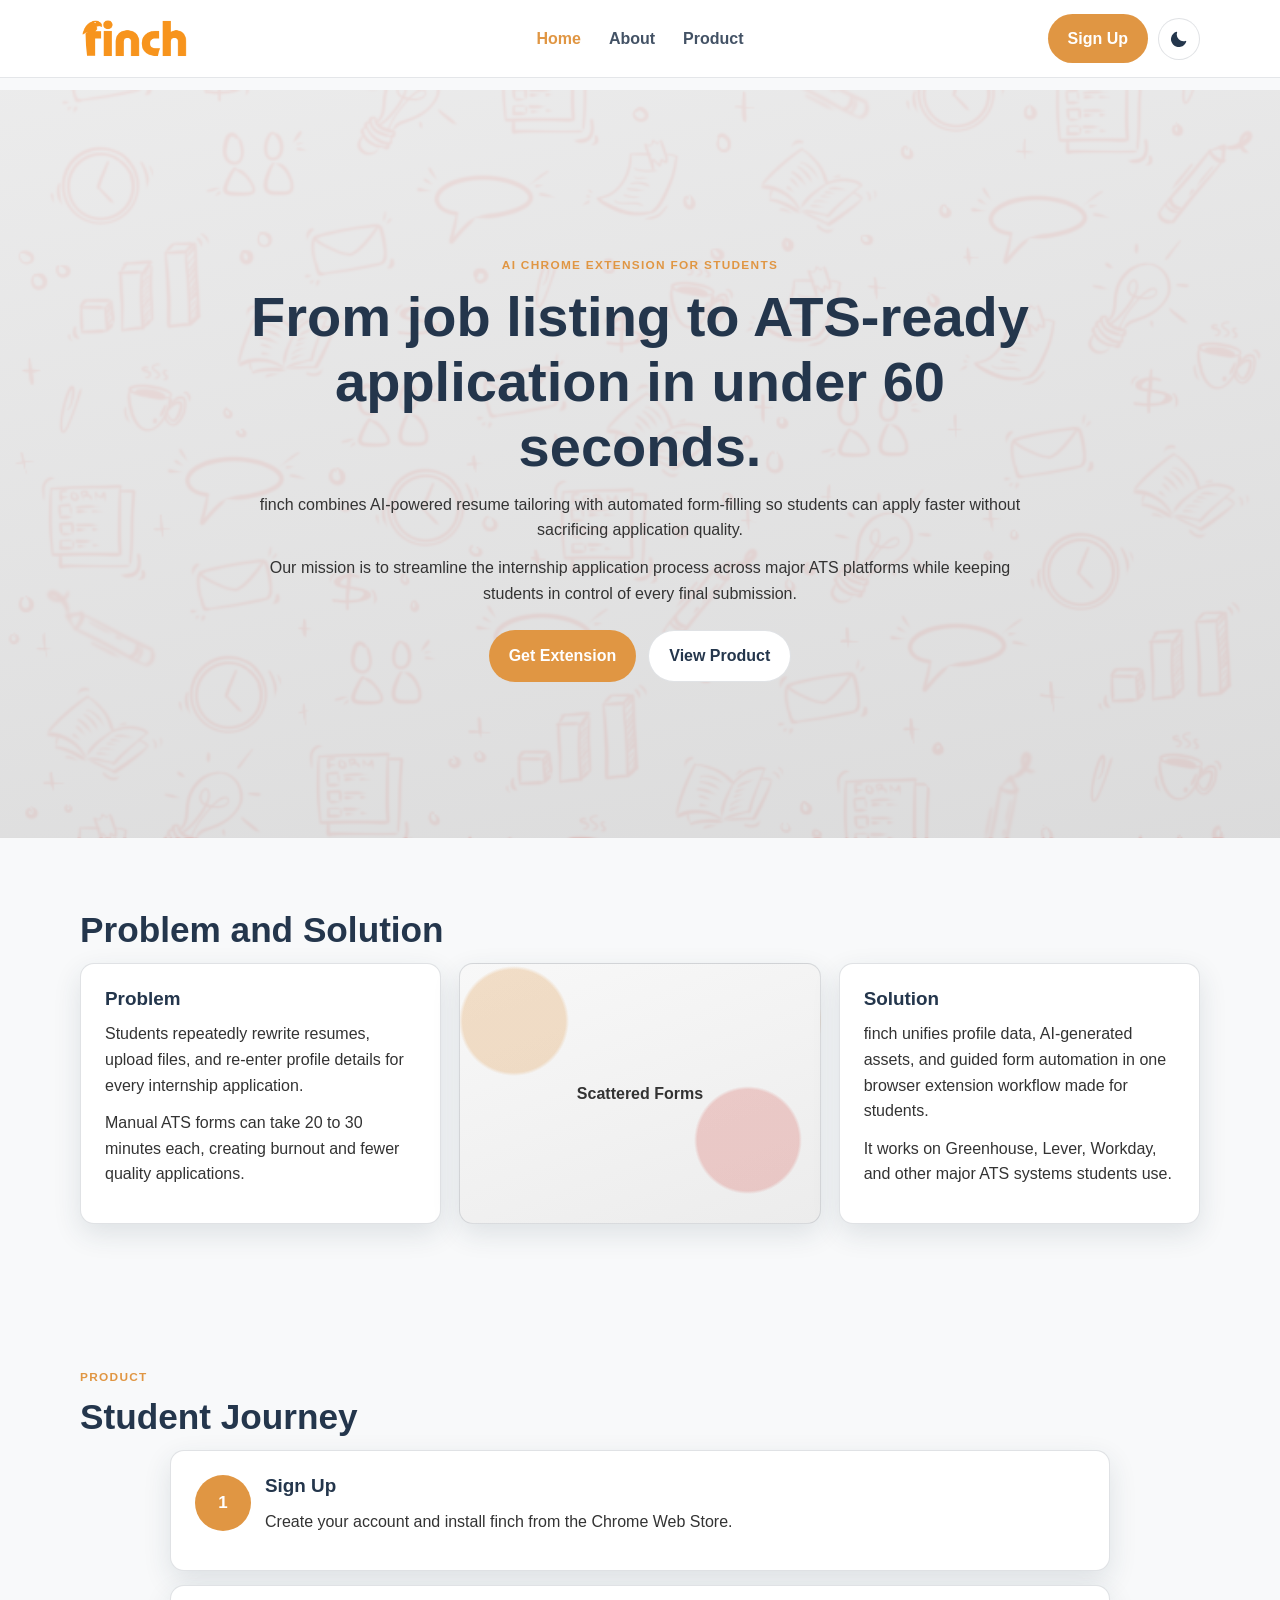
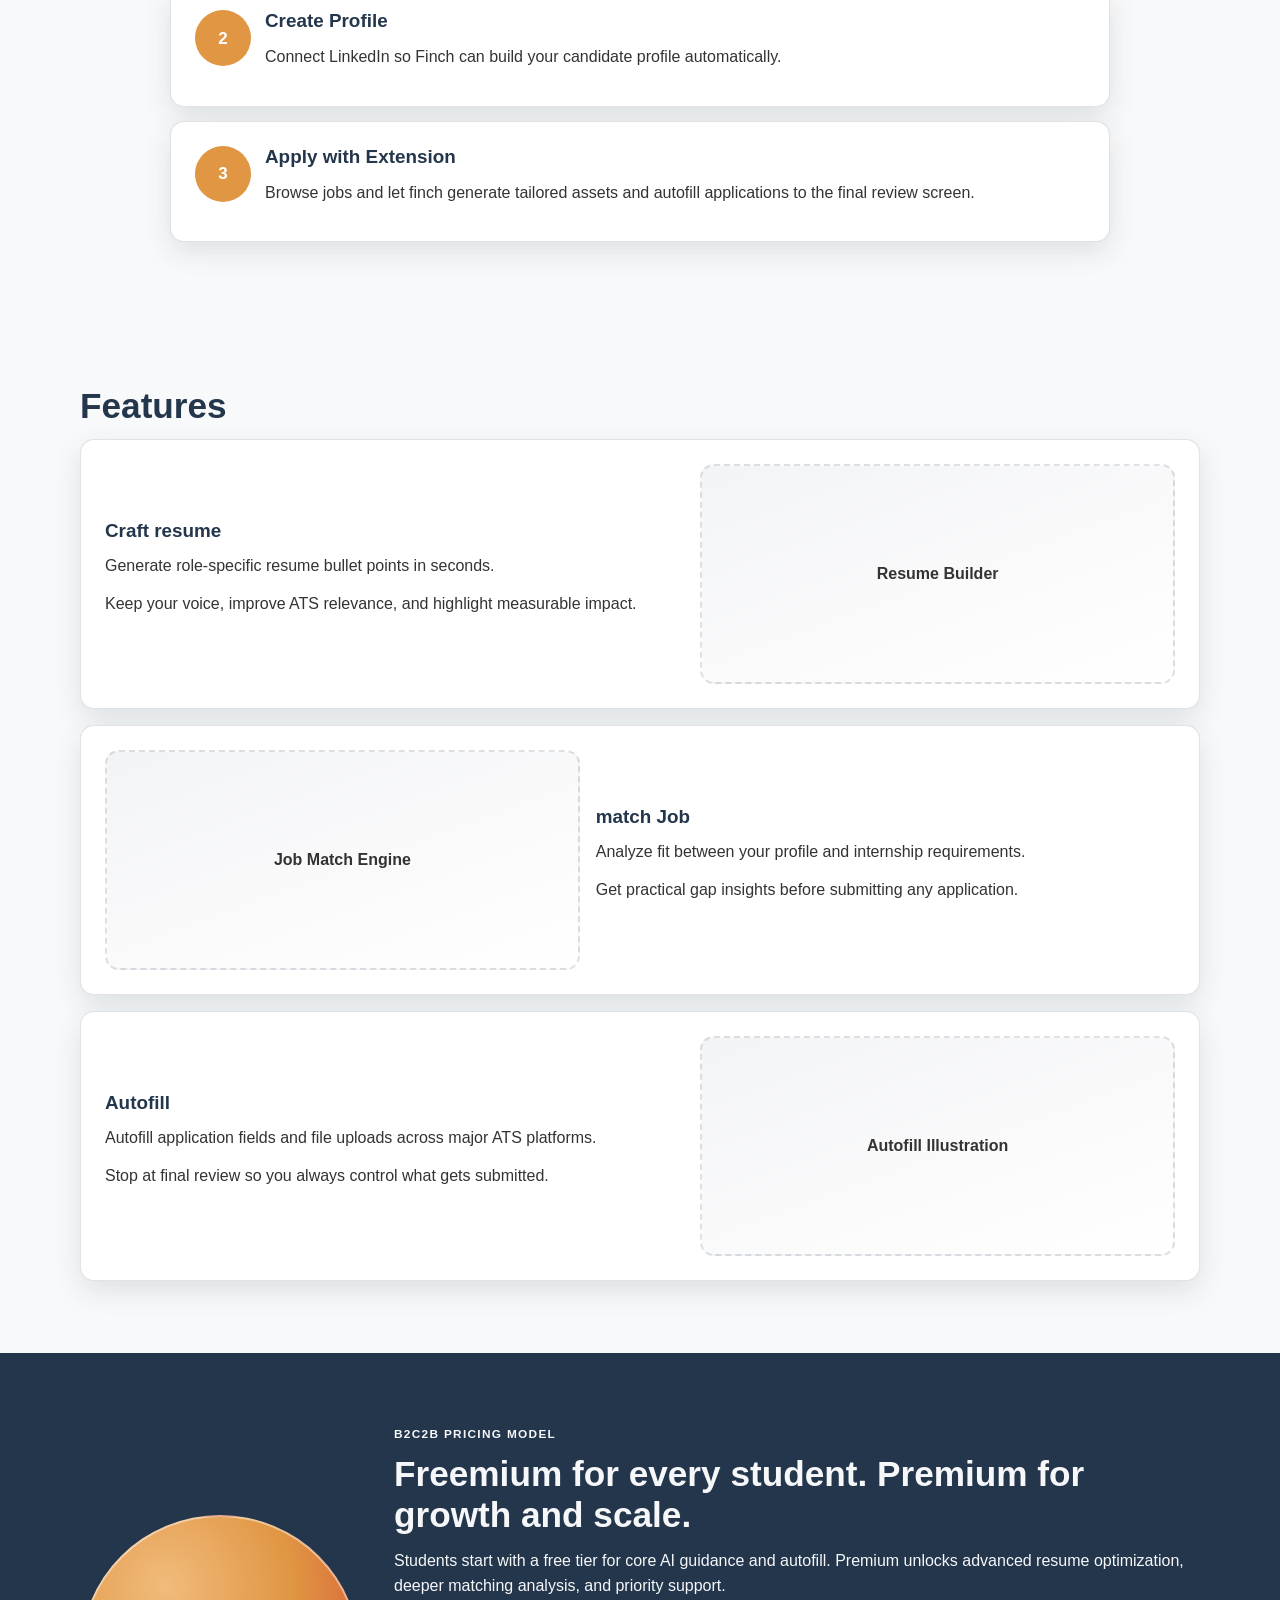
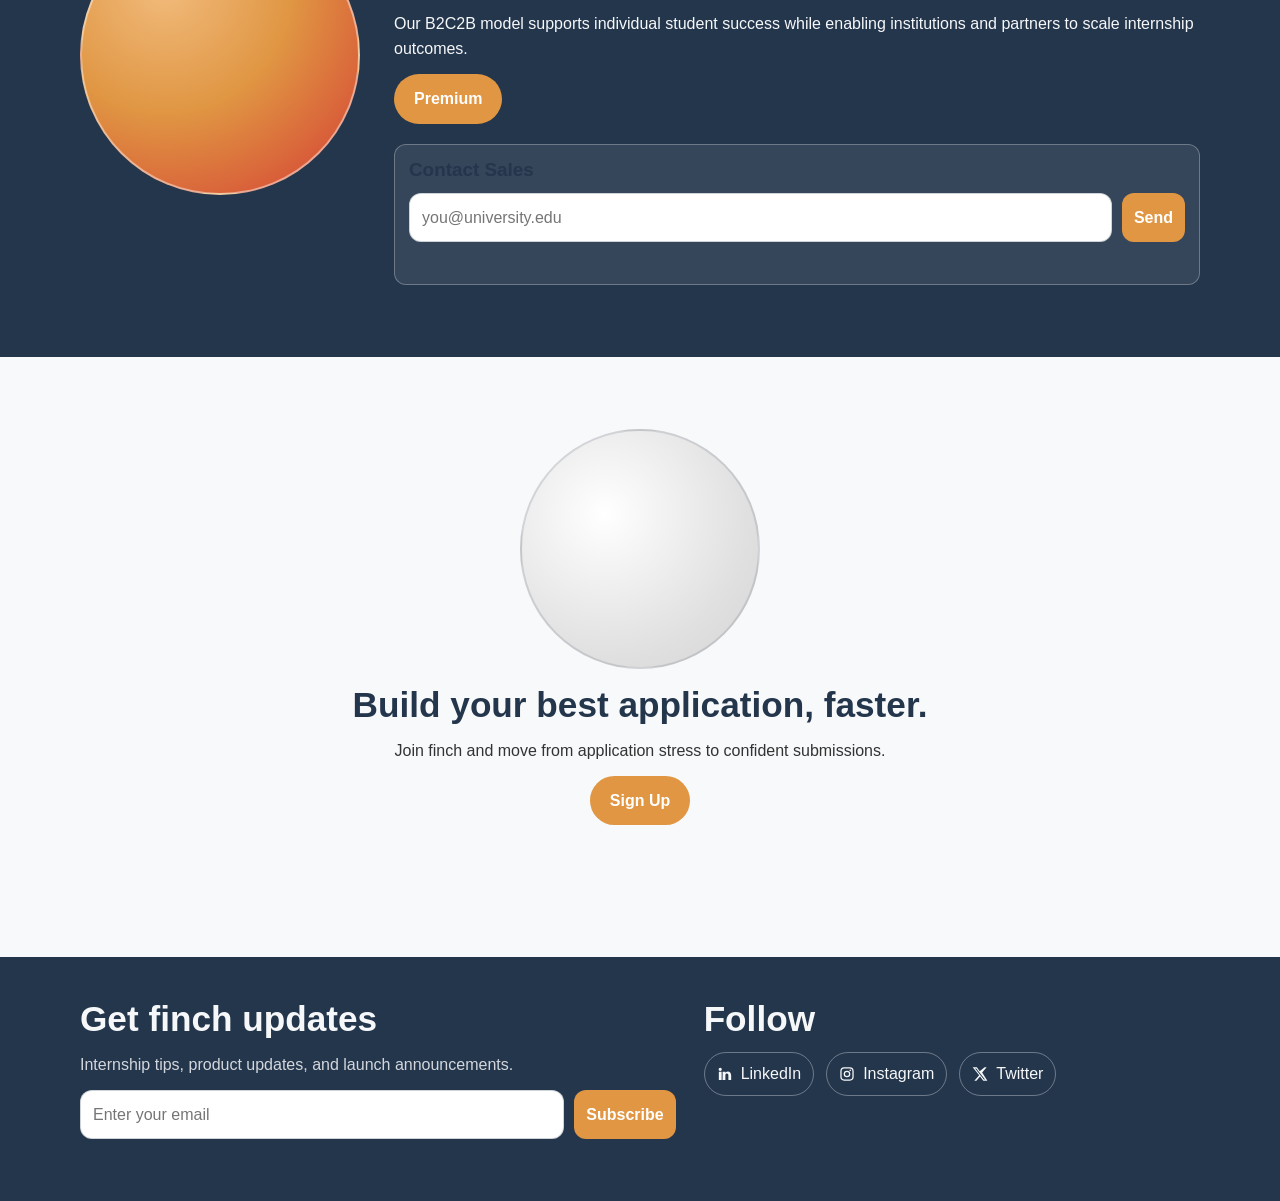
==== index.html @ 510ef59f "Add product page, script for interactions, and styles for the finch website - Created a new product." ====
<!DOCTYPE html>
<html lang="en">
  <head>
    <meta charset="UTF-8" />
    <meta name="viewport" content="width=device-width, initial-scale=1.0" />
    <title>finch | AI-Powered Internship Application Assistant</title>
    <meta
      name="description"
      content="finch is an AI-powered Chrome extension for students that tailors resumes, generates cover letters, and autofills internship applications across Greenhouse, Lever, and Workday."
    />
    <meta name="theme-color" content="#24364C" />
    <meta property="og:title" content="finch | AI Internship Application Assistant" />
    <meta
      property="og:description"
      content="Apply faster with AI-powered resume tailoring and form autofill built for students."
    />
    <meta property="og:type" content="website" />
    <meta property="og:url" content="index.html" />
    <script>
      (function () {
        try {
          var savedTheme = localStorage.getItem("finch_theme");
          var prefersDark = window.matchMedia && window.matchMedia("(prefers-color-scheme: dark)").matches;
          if ((savedTheme || (prefersDark ? "dark" : "light")) === "dark") {
            document.documentElement.setAttribute("data-theme", "dark");
          }
        } catch (error) {
          // Ignore storage access issues and keep default light theme.
        }
      })();
    </script>
    <link rel="stylesheet" href="styles.css" />
  </head>
  <body>
    <a class="skip-link" href="#main-content">Skip to main content</a>

    <!-- Global fixed header shared across pages -->
    <header class="site-header">
      <div class="header-inner">
        <a class="brand" href="index.html" aria-label="finch home">
          <img class="brand-mark" src="Logo/2 Orange Logo.png" alt="" aria-hidden="true" />
        </a>

        <button class="nav-toggle" data-nav-toggle aria-expanded="false" aria-controls="main-nav">
          Menu
        </button>

        <nav class="site-nav" data-nav id="main-nav" aria-label="Primary">
          <ul>
            <li><a href="index.html" aria-current="page">Home</a></li>
            <li><a href="about.html">About</a></li>
            <li><a href="product.html">Product</a></li>
          </ul>
        </nav>

        <div class="header-cta">
          <a class="btn btn-primary" href="https://chromewebstore.google.com" target="_blank" rel="noopener noreferrer"
            >Sign Up</a
          >
          <button class="theme-toggle" data-theme-toggle type="button" aria-label="Switch to dark mode" title="Toggle theme">
            <span class="theme-toggle-icon" data-theme-icon aria-hidden="true"></span>
          </button>
        </div>
      </div>
    </header>

    <main id="main-content" class="page-main">
      <!-- Hero section based on sketch centerline layout -->
      <section class="hero section">
        <div class="container hero-content">
          <p class="eyebrow">AI Chrome Extension for Students</p>
          <h1>From job listing to ATS-ready application in under 60 seconds.</h1>
          <p>
            finch combines AI-powered resume tailoring with automated form-filling so students can
            apply faster without sacrificing application quality.
          </p>
          <p>
            Our mission is to streamline the internship application process across major ATS
            platforms while keeping students in control of every final submission.
          </p>
          <div class="hero-actions">
            <a class="btn btn-primary" href="https://chromewebstore.google.com" target="_blank" rel="noopener noreferrer"
              >Get Extension</a
            >
            <a class="btn btn-secondary" href="product.html">View Product</a>
          </div>
        </div>
      </section>

      <section class="section" aria-labelledby="problem-solution-heading">
        <div class="container">
          <h2 id="problem-solution-heading">Problem and Solution</h2>
          <div class="interlock-grid">
            <article class="panel">
              <h3>Problem</h3>
              <p>
                Students repeatedly rewrite resumes, upload files, and re-enter profile details for
                every internship application.
              </p>
              <p>
                Manual ATS forms can take 20 to 30 minutes each, creating burnout and fewer quality
                applications.
              </p>
            </article>

            <div
              class="panel panel-visual"
              role="img"
              aria-label="Graphic placeholder representing scattered application forms"
            >
              Scattered Forms
            </div>

            <article class="panel">
              <h3>Solution</h3>
              <p>
                finch unifies profile data, AI-generated assets, and guided form automation in one
                browser extension workflow made for students.
              </p>
              <p>
                It works on Greenhouse, Lever, Workday, and other major ATS systems students use.
              </p>
            </article>
          </div>
        </div>
      </section>

      <section class="section" aria-labelledby="product-steps-heading">
        <div class="container">
          <p class="eyebrow">Product</p>
          <h2 id="product-steps-heading">Student Journey</h2>
          <div class="steps" role="list">
            <article class="panel step-item" role="listitem">
              <div class="step-number" aria-hidden="true">1</div>
              <div>
                <h3>Sign Up</h3>
                <p>Create your account and install finch from the Chrome Web Store.</p>
              </div>
            </article>

            <article class="panel step-item" role="listitem">
              <div class="step-number" aria-hidden="true">2</div>
              <div>
                <h3>Create Profile</h3>
                <p>Connect LinkedIn so Finch can build your candidate profile automatically.</p>
              </div>
            </article>

            <article class="panel step-item" role="listitem">
              <div class="step-number" aria-hidden="true">3</div>
              <div>
                <h3>Apply with Extension</h3>
                <p>
                  Browse jobs and let finch generate tailored assets and autofill applications to
                  the final review screen.
                </p>
              </div>
            </article>
          </div>
        </div>
      </section>

      <section class="section" aria-labelledby="feature-heading">
        <div class="container">
          <h2 id="feature-heading">Features</h2>
          <div class="feature-stack">
            <article class="panel feature-block">
              <div class="feature-copy">
                <h3>Craft resume</h3>
                <p>Generate role-specific resume bullet points in seconds.</p>
                <p>Keep your voice, improve ATS relevance, and highlight measurable impact.</p>
              </div>
              <div class="feature-visual" role="img" aria-label="Resume creation interface placeholder">
                Resume Builder
              </div>
            </article>

            <article class="panel feature-block">
              <div class="feature-copy">
                <h3>match Job</h3>
                <p>Analyze fit between your profile and internship requirements.</p>
                <p>Get practical gap insights before submitting any application.</p>
              </div>
              <div class="feature-visual" role="img" aria-label="Job matching visualization placeholder">
                Job Match Engine
              </div>
            </article>

            <article class="panel feature-block">
              <div class="feature-copy">
                <h3>Autofill</h3>
                <p>Autofill application fields and file uploads across major ATS platforms.</p>
                <p>Stop at final review so you always control what gets submitted.</p>
              </div>
              <div class="feature-visual" role="img" aria-label="Autofill process graphic placeholder">
                Autofill Illustration
              </div>
            </article>
          </div>
        </div>
      </section>

      <section class="section premium" aria-labelledby="pricing-heading">
        <div class="container premium-grid">
          <div class="premium-orb" role="img" aria-label="Premium feature illustration placeholder"></div>

          <div>
            <p class="eyebrow premium-label">B2C2B Pricing Model</p>
            <h2 id="pricing-heading">Freemium for every student. Premium for growth and scale.</h2>
            <p>
              Students start with a free tier for core AI guidance and autofill. Premium unlocks
              advanced resume optimization, deeper matching analysis, and priority support.
            </p>
            <p>
              Our B2C2B model supports individual student success while enabling institutions and
              partners to scale internship outcomes.
            </p>
            <a class="btn btn-primary" href="https://chromewebstore.google.com" target="_blank" rel="noopener noreferrer"
              >Premium</a
            >

            <!-- Contact sales form simulated via localStorage -->
            <div class="form-card" aria-label="Contact sales">
              <h3>Contact Sales</h3>
              <form class="inline-form" data-storage-form="contact-sales" novalidate>
                <label class="visually-hidden" for="sales-email">Email address</label>
                <input
                  id="sales-email"
                  name="email"
                  type="email"
                  required
                  placeholder="you@university.edu"
                  aria-label="Email address"
                />
                <button type="submit">Send</button>
              </form>
              <div class="status-message" data-form-status aria-live="polite"></div>
            </div>
          </div>
        </div>
      </section>

      <section class="section final-cta" aria-labelledby="final-cta-heading">
        <div class="container">
          <div class="cta-orb" aria-hidden="true"></div>
          <h2 id="final-cta-heading">Build your best application, faster.</h2>
          <p>Join finch and move from application stress to confident submissions.</p>
          <a class="btn btn-primary" href="https://chromewebstore.google.com" target="_blank" rel="noopener noreferrer"
            >Sign Up</a
          >
        </div>
      </section>
    </main>

    <!-- Global footer with newsletter form + social links -->
    <footer class="site-footer">
      <div class="footer-grid">
        <section>
          <h2>Get finch updates</h2>
          <p class="muted">Internship tips, product updates, and launch announcements.</p>
          <form class="newsletter-form" data-storage-form="newsletter" novalidate>
            <label class="visually-hidden" for="newsletter-email-home">Email address</label>
            <input
              id="newsletter-email-home"
              name="email"
              type="email"
              required
              placeholder="Enter your email"
              aria-label="Email address"
            />
            <button type="submit">Subscribe</button>
          </form>
          <div class="footer-status" data-form-status aria-live="polite"></div>
        </section>

        <section>
          <h2>Follow</h2>
          <div class="social-links" aria-label="Social media links">
            <a href="#" aria-label="LinkedIn">
              <svg viewBox="0 0 24 24" aria-hidden="true">
                <path
                  fill="currentColor"
                  d="M6.94 8.5V21H2.76V8.5h4.18zM4.84 2.5A2.42 2.42 0 1 1 4.8 7.35 2.42 2.42 0 0 1 4.84 2.5zm16.4 10.57V21h-4.17v-6.86c0-1.72-.62-2.9-2.16-2.9-1.17 0-1.87.79-2.18 1.55-.11.27-.14.65-.14 1.02V21H8.42s.06-11.3 0-12.5h4.17v1.77c.55-.85 1.53-2.06 3.73-2.06 2.72 0 4.76 1.78 4.76 5.6z"
                />
              </svg>
              LinkedIn
            </a>
            <a href="#" aria-label="Instagram">
              <svg viewBox="0 0 24 24" aria-hidden="true">
                <path
                  fill="currentColor"
                  d="M7.75 2h8.5A5.75 5.75 0 0 1 22 7.75v8.5A5.75 5.75 0 0 1 16.25 22h-8.5A5.75 5.75 0 0 1 2 16.25v-8.5A5.75 5.75 0 0 1 7.75 2zm0 1.9A3.86 3.86 0 0 0 3.9 7.75v8.5a3.86 3.86 0 0 0 3.85 3.85h8.5a3.86 3.86 0 0 0 3.85-3.85v-8.5a3.86 3.86 0 0 0-3.85-3.85h-8.5zm9.1 1.45a1.2 1.2 0 1 1 0 2.4 1.2 1.2 0 0 1 0-2.4zM12 7a5 5 0 1 1 0 10 5 5 0 0 1 0-10zm0 1.9A3.1 3.1 0 1 0 12 15.1 3.1 3.1 0 0 0 12 8.9z"
                />
              </svg>
              Instagram
            </a>
            <a href="#" aria-label="Twitter">
              <svg viewBox="0 0 24 24" aria-hidden="true">
                <path
                  fill="currentColor"
                  d="M18.9 2H22l-6.77 7.74L23 22h-6.1l-4.78-6.25L6.65 22H3.5l7.23-8.26L1 2h6.26l4.33 5.72L18.9 2zm-1.07 18.15h1.69L6.35 3.76H4.55L17.83 20.15z"
                />
              </svg>
              Twitter
            </a>
          </div>
        </section>
      </div>
    </footer>

    <script src="script.js" defer></script>
  </body>
</html>
---- styles.css ----
/*
  finch website design system
  - Strict palette from prompt
  - Shared layout for Home, Product, About
  - Accessible, responsive, and lightweight
*/
:root {
  --dark-navy: #24364C;
  --light-gray: #D4D4D4;
  --red: #D43C33;
  --orange: #E09643;
  --text-dark: #24364C;
  --text-light: #F6F7F9;
  --white: #FFFFFF;
  --bg-main: #F8F9FA;
  --bg-surface: #FFFFFF;
  --bg-soft: #F3F4F6;
  --text-main: var(--text-dark);
  --text-muted: #333333;
  --card-bg: #FFFFFF;
  --card-border: rgba(36, 54, 76, 0.14);
  --header-bg: rgba(255, 255, 255, 0.95);
  --header-border: rgba(36, 54, 76, 0.12);
  --nav-link: rgba(36, 54, 76, 0.86);
  --input-bg: #FFFFFF;
  --input-border: rgba(36, 54, 76, 0.22);
  --footer-bg: var(--dark-navy);
  --footer-text: var(--text-light);
  --hero-overlay-start: rgba(238, 238, 238, 0.9);
  --hero-overlay-end: rgba(220, 220, 220, 0.9);
  --faq-bg: #FAFAFA;
  --faq-bg-open: #F2F2F2;
  --value-circle-bg: linear-gradient(170deg, #f8f8f8 0%, #dfdfdf 100%);
  --radius-md: 14px;
  --radius-lg: 20px;
  --radius-pill: 999px;
  --container: min(1120px, 92vw);
  --shadow-soft: 0 10px 28px rgba(36, 54, 76, 0.12);
  --header-height: 78px;
}

html[data-theme="dark"] {
  --bg-main: #121B26;
  --bg-surface: #1B2838;
  --bg-soft: #1E2F43;
  --text-main: #D4D4D4;
  --text-muted: #C3CCD7;
  --card-bg: #24364C;
  --card-border: rgba(212, 212, 212, 0.2);
  --header-bg: rgba(18, 27, 38, 0.95);
  --header-border: rgba(212, 212, 212, 0.2);
  --nav-link: #D4D4D4;
  --input-bg: #1E2F43;
  --input-border: rgba(212, 212, 212, 0.35);
  --footer-bg: #0D141D;
  --footer-text: #F6F7F9;
  --hero-overlay-start: rgba(18, 27, 38, 0.88);
  --hero-overlay-end: rgba(36, 54, 76, 0.9);
  --faq-bg: #25384D;
  --faq-bg-open: #2C425A;
  --value-circle-bg: linear-gradient(170deg, #223347 0%, #1A2A3B 100%);
  --shadow-soft: 0 10px 28px rgba(0, 0, 0, 0.4);
}

* {
  box-sizing: border-box;
}

html,
body {
  margin: 0;
  padding: 0;
}

body {
  font-family: "Inter", "Segoe UI", "Helvetica Neue", sans-serif;
  color: var(--text-main);
  background: var(--bg-main);
  line-height: 1.6;
}

a {
  color: inherit;
}

img,
svg {
  display: block;
  max-width: 100%;
}

.skip-link {
  position: absolute;
  left: -999px;
  top: 12px;
  z-index: 2000;
  background: var(--dark-navy);
  color: var(--text-light);
  padding: 10px 14px;
  border-radius: 8px;
}

.skip-link:focus {
  left: 12px;
}

.site-header {
  position: fixed;
  top: 0;
  left: 0;
  right: 0;
  height: var(--header-height);
  z-index: 1100;
  border-bottom: 1px solid var(--header-border);
  background: var(--header-bg);
  backdrop-filter: blur(10px);
}

.header-inner {
  width: var(--container);
  height: 100%;
  margin: 0 auto;
  display: grid;
  grid-template-columns: 1fr auto 1fr;
  gap: 12px;
  align-items: center;
}

.brand {
  display: inline-flex;
  align-items: center;
  gap: 10px;
  text-decoration: none;
  font-weight: 800;
  letter-spacing: 0.02em;
}

.brand-mark {
  height: 44px;
  width: auto;
  max-width: 160px;
  object-fit: contain;
}

.brand-name {
  font-size: 1.12rem;
  color: var(--text-main);
}

.nav-toggle {
  display: none;
  justify-self: center;
  border: 1px solid var(--card-border);
  background: var(--bg-surface);
  color: var(--text-main);
  border-radius: 10px;
  padding: 8px 12px;
  font: inherit;
  font-weight: 600;
  cursor: pointer;
}

.site-nav {
  justify-self: center;
}

.site-nav ul {
  margin: 0;
  padding: 0;
  list-style: none;
  display: flex;
  gap: 28px;
  align-items: center;
}

.site-nav a {
  text-decoration: none;
  color: var(--nav-link);
  font-weight: 600;
}

.site-nav a[aria-current="page"] {
  color: var(--orange);
}

.header-cta {
  justify-self: end;
  display: inline-flex;
  align-items: center;
  gap: 10px;
}

.page-main {
  padding-top: calc(var(--header-height) + 12px);
}

.container {
  width: var(--container);
  margin: 0 auto;
}

.section {
  padding: 72px 0;
}

.eyebrow {
  margin: 0 0 10px;
  text-transform: uppercase;
  letter-spacing: 0.11em;
  font-weight: 800;
  font-size: 0.74rem;
  color: var(--orange);
}

h1,
h2,
h3 {
  margin: 0 0 12px;
  line-height: 1.16;
  color: var(--text-main);
}

h1 {
  font-size: clamp(2rem, 4.7vw, 3.5rem);
}

h2 {
  font-size: clamp(1.45rem, 3.1vw, 2.2rem);
}

h3 {
  font-size: 1.18rem;
}

p {
  margin: 0 0 12px;
  color: var(--text-muted);
}

.btn {
  border: 0;
  border-radius: var(--radius-pill);
  display: inline-flex;
  align-items: center;
  justify-content: center;
  text-decoration: none;
  cursor: pointer;
  padding: 12px 20px;
  font: inherit;
  font-weight: 700;
  transition: transform 0.2s ease, box-shadow 0.2s ease, background-color 0.2s ease;
}

.btn:hover,
.btn:focus-visible {
  transform: translateY(-1px);
  box-shadow: 0 6px 20px rgba(224, 150, 67, 0.35);
}

.btn-primary {
  background: var(--orange);
  color: var(--white);
}

.btn-primary:hover,
.btn-primary:focus-visible {
  background: #cc8638;
}

.btn-secondary {
  background: var(--bg-surface);
  color: var(--text-main);
  border: 1px solid var(--card-border);
}

.btn-secondary:hover,
.btn-secondary:focus-visible {
  background: #f6f6f6;
}

html[data-theme="dark"] .btn-secondary:hover,
html[data-theme="dark"] .btn-secondary:focus-visible {
  background: #2A3F56;
}

.hero {
  position: relative;
  overflow: hidden;
  background-image: linear-gradient(170deg, var(--hero-overlay-start) 0%, var(--hero-overlay-end) 100%),
    url("doodle/doodle.png");
  background-size: cover, cover;
  background-position: center, center;
  background-repeat: no-repeat, no-repeat;
}

.theme-toggle {
  width: 42px;
  height: 42px;
  border-radius: 50%;
  border: 1px solid var(--card-border);
  background: var(--bg-surface);
  color: var(--text-main);
  display: grid;
  place-items: center;
  cursor: pointer;
  transition: transform 0.2s ease, background-color 0.2s ease, border-color 0.2s ease;
}

.theme-toggle:hover,
.theme-toggle:focus-visible {
  transform: translateY(-1px);
  background: var(--bg-soft);
}

.theme-toggle-icon {
  width: 20px;
  height: 20px;
  display: inline-grid;
  place-items: center;
}

.theme-toggle-icon svg {
  width: 18px;
  height: 18px;
  fill: currentColor;
}

/* Decorative circles used in CTA and premium sections */
.cta-orb,
.premium-orb {
  border-radius: 50%;
}

.hero-content {
  position: relative;
  z-index: 2;
  max-width: 790px;
  margin: 0 auto;
  text-align: center;
  padding: 94px 0 84px;
  animation: rise-in 0.85s ease both;
}

.hero-actions {
  display: flex;
  gap: 12px;
  justify-content: center;
  flex-wrap: wrap;
  margin-top: 24px;
}

.interlock-grid {
  display: grid;
  grid-template-columns: repeat(3, 1fr);
  gap: 18px;
  align-items: stretch;
}

.panel {
  border-radius: var(--radius-md);
  background: var(--card-bg);
  border: 1px solid var(--card-border);
  box-shadow: var(--shadow-soft);
  padding: 24px;
}

.panel-visual {
  min-height: 230px;
  display: grid;
  place-items: center;
  color: var(--text-muted);
  font-weight: 800;
  background-image: radial-gradient(circle at 15% 22%, rgba(224, 150, 67, 0.27) 0, rgba(224, 150, 67, 0.27) 14%, transparent 15%),
    radial-gradient(circle at 80% 68%, rgba(212, 60, 51, 0.22) 0, rgba(212, 60, 51, 0.22) 15%, transparent 16%),
    linear-gradient(160deg, #f8f8f8, #ececec);
}

html[data-theme="dark"] .panel-visual {
  background-image: radial-gradient(circle at 15% 22%, rgba(224, 150, 67, 0.2) 0, rgba(224, 150, 67, 0.2) 14%, transparent 15%),
    radial-gradient(circle at 80% 68%, rgba(212, 60, 51, 0.18) 0, rgba(212, 60, 51, 0.18) 15%, transparent 16%),
    linear-gradient(160deg, #213247, #1A283A);
}

.steps {
  max-width: 940px;
  margin: 0 auto;
  display: grid;
  gap: 14px;
}

.step-item {
  display: grid;
  grid-template-columns: 56px 1fr;
  gap: 14px;
  align-items: start;
}

.step-number {
  width: 56px;
  height: 56px;
  border-radius: 50%;
  display: grid;
  place-items: center;
  background: var(--orange);
  color: var(--white);
  font-weight: 800;
  font-size: 1.06rem;
}

.feature-stack {
  display: grid;
  gap: 16px;
}

.feature-block {
  display: grid;
  grid-template-columns: 1.22fr 1fr;
  gap: 16px;
  align-items: center;
}

.feature-block:nth-child(even) {
  grid-template-columns: 1fr 1.22fr;
}

.feature-block:nth-child(even) .feature-copy {
  order: 2;
}

.feature-visual {
  min-height: 220px;
  border-radius: var(--radius-md);
  border: 2px dashed var(--card-border);
  background: linear-gradient(160deg, var(--bg-soft), var(--bg-surface));
  color: var(--text-muted);
  font-weight: 800;
  display: grid;
  place-items: center;
}

.premium {
  background: var(--dark-navy);
  color: var(--text-light);
}

.premium p,
.premium h2 {
  color: var(--text-light);
}

.premium-label {
  color: var(--orange);
}

.premium-grid {
  display: grid;
  grid-template-columns: 280px 1fr;
  gap: 34px;
  align-items: center;
}

.premium-orb {
  width: min(280px, 65vw);
  height: min(280px, 65vw);
  margin: 0 auto;
  border: 2px solid rgba(255, 255, 255, 0.45);
  background: radial-gradient(circle at 30% 25%, #f1bb7c 0, #e09643 45%, #d43c33 100%);
}

.form-card {
  margin-top: 20px;
  padding: 14px;
  border-radius: 12px;
  border: 1px solid rgba(255, 255, 255, 0.28);
  background: rgba(255, 255, 255, 0.08);
}

.inline-form,
.newsletter-form {
  display: grid;
  grid-template-columns: 1fr auto;
  gap: 10px;
  margin-top: 10px;
}

.inline-form input,
.inline-form button,
.newsletter-form input,
.newsletter-form button {
  border-radius: 12px;
  padding: 11px 12px;
  font: inherit;
}

.inline-form input,
.newsletter-form input {
  border: 1px solid var(--input-border);
  background: var(--input-bg);
  color: var(--text-main);
}

.inline-form button,
.newsletter-form button {
  border: 0;
  font-weight: 700;
  background: var(--orange);
  color: var(--white);
  cursor: pointer;
}

.inline-form button:hover,
.newsletter-form button:hover {
  background: #cc8638;
}

.status-message,
.footer-status {
  min-height: 1.25rem;
  margin-top: 8px;
  font-size: 0.92rem;
}

.status-message {
  color: #d9f5d3;
}

.final-cta {
  text-align: center;
}

.cta-orb {
  width: min(240px, 58vw);
  height: min(240px, 58vw);
  margin: 0 auto 16px;
  border: 2px solid var(--card-border);
  background: radial-gradient(circle at 35% 35%, #ffffff 0, #e0e0e0 66%, #d4d4d4 100%);
}

.feature-grid {
  display: grid;
  grid-template-columns: 1fr 1fr;
  gap: 16px;
}

.feature-card,
.feature-illustration {
  border-radius: var(--radius-md);
  border: 1px solid var(--card-border);
  background: var(--card-bg);
  padding: 20px;
}

.feature-illustration {
  min-height: 220px;
  display: grid;
  place-items: center;
  color: var(--text-muted);
  font-weight: 800;
  background: linear-gradient(160deg, var(--bg-soft), var(--bg-surface));
}

.faq-list {
  display: grid;
  gap: 10px;
}

.faq-item {
  border: 1px solid var(--card-border);
  border-radius: 12px;
  overflow: hidden;
  background: var(--card-bg);
}

.faq-question {
  width: 100%;
  border: 0;
  text-align: left;
  font: inherit;
  font-weight: 700;
  background: var(--faq-bg);
  color: var(--text-main);
  padding: 14px 16px;
  cursor: pointer;
}

.faq-question[aria-expanded="true"] {
  background: var(--faq-bg-open);
}

.faq-answer {
  padding: 0 16px 14px;
}

.dual-circles {
  display: grid;
  grid-template-columns: 1fr 1fr;
  gap: 20px;
}

.value-circle {
  border-radius: 12px;
  background: var(--value-circle-bg);
  border: 1px solid var(--card-border);
  padding: 30px;
  display: flex;
  flex-direction: column;
  align-items: center;
  text-align: center;
  gap: 18px;
  aspect-ratio: 1.6 / 1;
}

.icon-placeholder {
  width: 64px;
  height: 64px;
  border: 2px solid rgba(36, 54, 76, 0.3);
  border-radius: 8px;
  background: rgba(224, 150, 67, 0.08);
  flex-shrink: 0;
}

.story-line {
  border: 0;
  height: 3px;
  width: min(560px, 100%);
  margin: 18px 0;
  background: linear-gradient(90deg, var(--orange), var(--red), transparent 94%);
}

.team-grid {
  display: grid;
  grid-template-columns: repeat(3, 1fr);
  gap: 16px;
}

.team-card {
  border-radius: var(--radius-md);
  border: 1px solid var(--card-border);
  background: var(--card-bg);
  box-shadow: var(--shadow-soft);
  text-align: center;
  padding: 20px;
  display: flex;
  flex-direction: column;
}

.team-card h3 {
  margin: 0 0 4px;
  font-weight: 800;
  color: var(--text-main);
}

.avatar {
  width: 110px;
  height: 110px;
  margin: 0 auto 12px;
  border-radius: 50%;
  display: block;
  object-fit: cover;
  border: 2px solid var(--card-border);
}

.team-title {
  color: var(--orange);
  font-weight: 700;
  margin: 0 0 8px;
}

.team-bio {
  font-size: 0.9rem;
  margin: 0 0 12px;
  flex-grow: 1;
}

.team-email {
  display: inline-block;
  color: var(--orange);
  text-decoration: none;
  font-weight: 600;
  font-size: 0.9rem;
  transition: color 0.2s ease;
}

.team-email:hover,
.team-email:focus-visible {
  color: #cc8638;
  text-decoration: underline;
}

.site-footer {
  margin-top: 60px;
  padding: 42px 0 34px;
  background: var(--footer-bg);
  color: var(--footer-text);
}

.footer-grid {
  width: var(--container);
  margin: 0 auto;
  display: grid;
  grid-template-columns: 1.2fr 1fr;
  gap: 28px;
}

.site-footer h2 {
  color: var(--footer-text);
}

.site-footer .muted {
  color: rgba(246, 247, 249, 0.84);
}

.footer-status {
  color: #bde8ae;
}

.social-links {
  display: flex;
  flex-wrap: wrap;
  gap: 12px;
  align-items: center;
}

.social-links a {
  text-decoration: none;
  display: inline-flex;
  align-items: center;
  gap: 8px;
  border: 1px solid rgba(246, 247, 249, 0.35);
  border-radius: var(--radius-pill);
  padding: 8px 12px;
  color: var(--text-light);
}

.social-links svg {
  width: 16px;
  height: 16px;
}

.visually-hidden {
  position: absolute;
  width: 1px;
  height: 1px;
  padding: 0;
  margin: -1px;
  overflow: hidden;
  clip: rect(0, 0, 0, 0);
  white-space: nowrap;
  border: 0;
}

@keyframes rise-in {
  from {
    opacity: 0;
    transform: translateY(16px);
  }

  to {
    opacity: 1;
    transform: translateY(0);
  }
}

@media (max-width: 960px) {
  .header-inner {
    grid-template-columns: 1fr auto auto;
  }

  .nav-toggle {
    display: inline-flex;
  }

  .site-nav {
    position: absolute;
    left: 0;
    right: 0;
    top: var(--header-height);
    background: var(--bg-surface);
    border-bottom: 1px solid var(--header-border);
    display: none;
  }

  .site-nav.open {
    display: block;
  }

  .site-nav ul {
    padding: 14px 4vw 18px;
    justify-content: center;
  }

  .header-cta {
    justify-self: center;
  }

  .interlock-grid,
  .feature-block,
  .feature-block:nth-child(even),
  .premium-grid,
  .feature-grid,
  .dual-circles,
  .team-grid,
  .footer-grid,
  .inline-form,
  .newsletter-form {
    grid-template-columns: 1fr;
  }

  .feature-block:nth-child(even) .feature-copy {
    order: 0;
  }

  .value-circle {
    aspect-ratio: auto;
    min-height: 320px;
  }
}
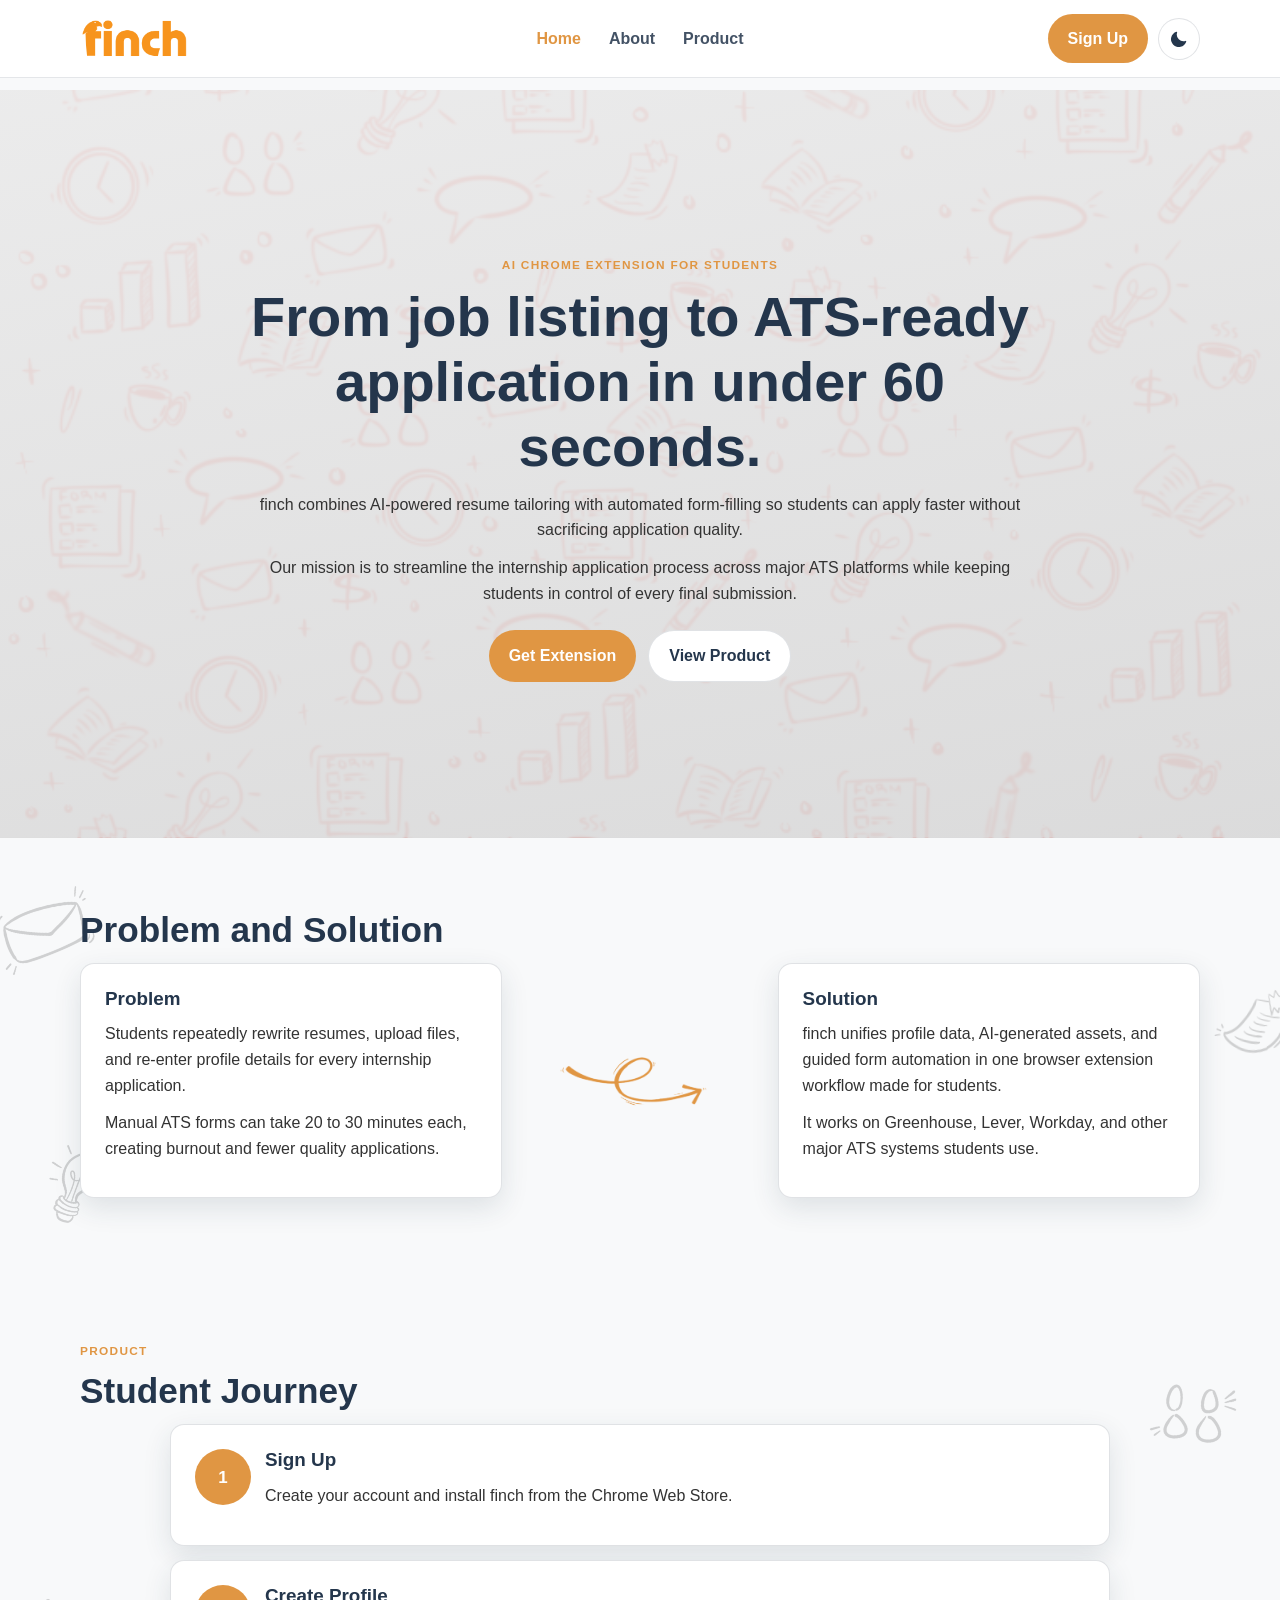
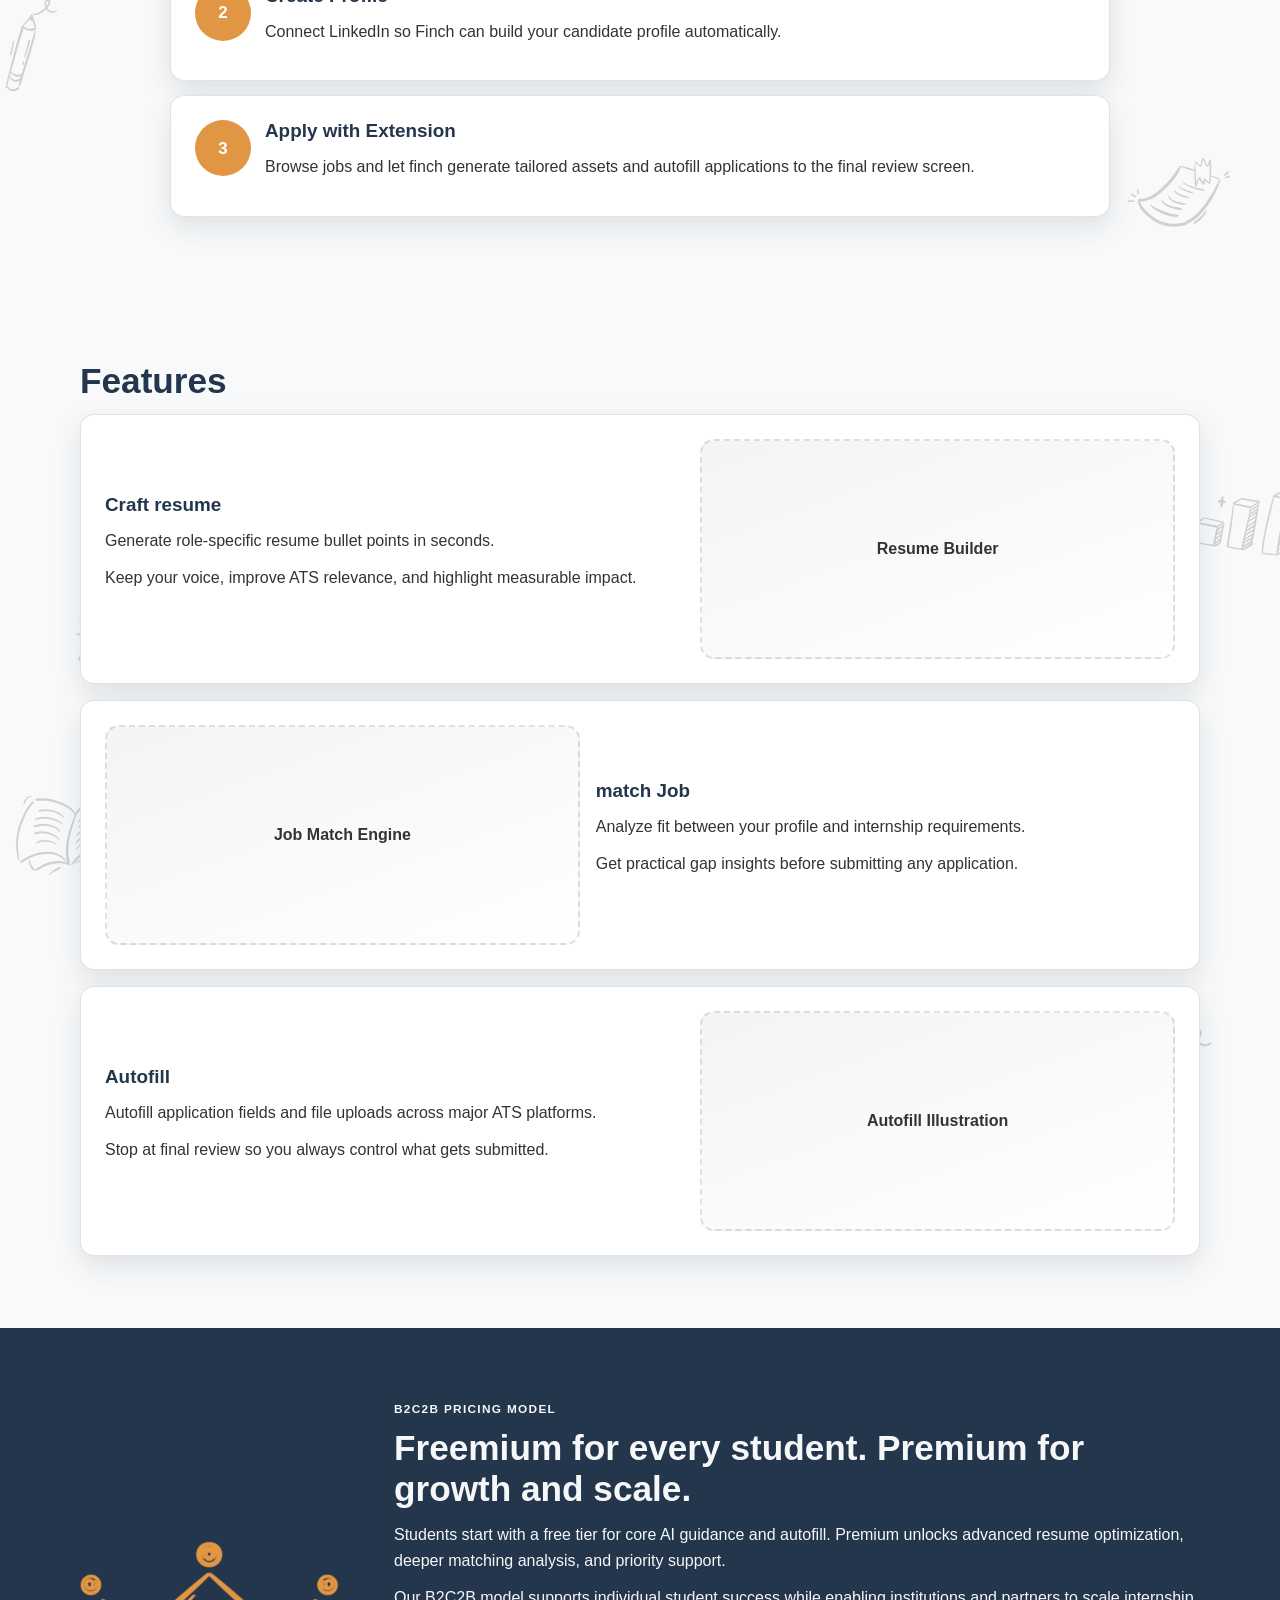
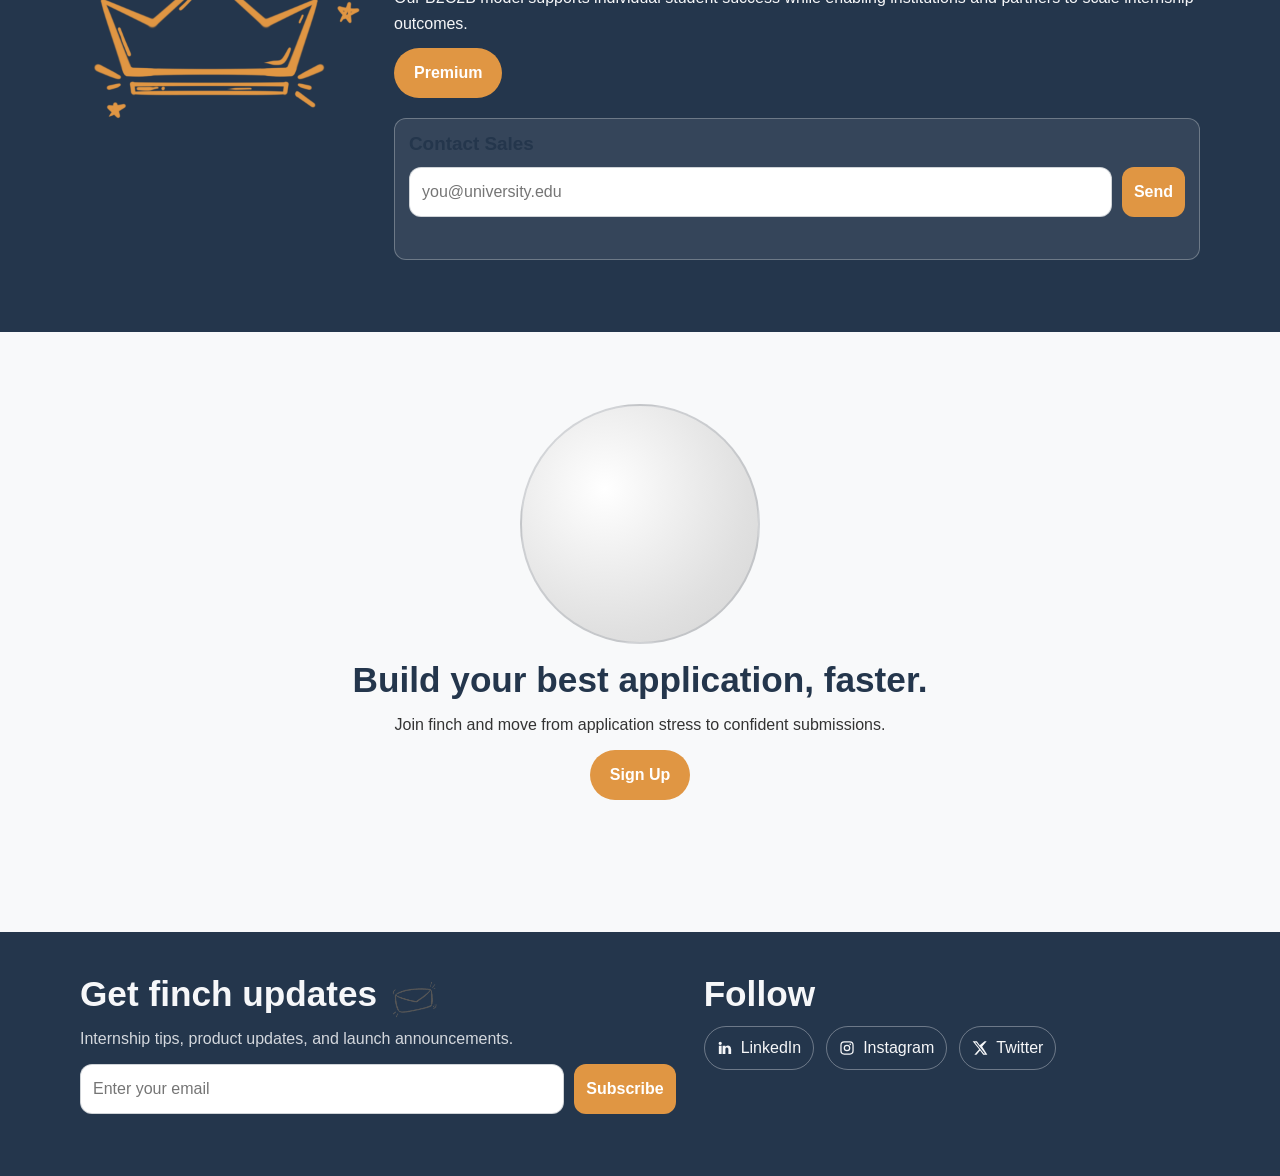
==== commit 818a69e9: "Refactor code structure for improved readability and maintainability" ====
--- a/index.html
+++ b/index.html
@@ -87,7 +87,10 @@
         </div>
       </section>
 
-      <section class="section" aria-labelledby="problem-solution-heading">
+      <section class="section section-doodles" aria-labelledby="problem-solution-heading">
+        <img class="doodle doodle-mail-1" src="doodle/mail.png" alt="" aria-hidden="true" />
+        <img class="doodle doodle-note-1" src="doodle/note.png" alt="" aria-hidden="true" />
+        <img class="doodle doodle-bulb-1" src="doodle/bulb.png" alt="" aria-hidden="true" />
         <div class="container">
           <h2 id="problem-solution-heading">Problem and Solution</h2>
           <div class="interlock-grid">
@@ -103,13 +106,7 @@
               </p>
             </article>
 
-            <div
-              class="panel panel-visual"
-              role="img"
-              aria-label="Graphic placeholder representing scattered application forms"
-            >
-              Scattered Forms
-            </div>
+            <img class="interlock-arrow" src="doodle/arrow.png" alt="Arrow showing movement from problem to solution" />
 
             <article class="panel">
               <h3>Solution</h3>
@@ -125,7 +122,10 @@
         </div>
       </section>
 
-      <section class="section" aria-labelledby="product-steps-heading">
+      <section class="section section-steps-with-tea section-doodles" aria-labelledby="product-steps-heading">
+        <img class="doodle doodle-people-1" src="doodle/people.png" alt="" aria-hidden="true" />
+        <img class="doodle doodle-pencil-1" src="doodle/pencil.png" alt="" aria-hidden="true" />
+        <img class="doodle doodle-note-2" src="doodle/note.png" alt="" aria-hidden="true" />
         <div class="container">
           <p class="eyebrow">Product</p>
           <h2 id="product-steps-heading">Student Journey</h2>
@@ -160,7 +160,11 @@
         </div>
       </section>
 
-      <section class="section" aria-labelledby="feature-heading">
+      <section class="section section-features-doodle section-doodles" aria-labelledby="feature-heading">
+        <img class="doodle doodle-chart-1" src="doodle/chart.png" alt="" aria-hidden="true" />
+        <img class="doodle doodle-book-1" src="doodle/book.png" alt="" aria-hidden="true" />
+        <img class="doodle doodle-pencil-2" src="doodle/pencil.png" alt="" aria-hidden="true" />
+        <img class="doodle doodle-bulb-2" src="doodle/bulb.png" alt="" aria-hidden="true" />
         <div class="container">
           <h2 id="feature-heading">Features</h2>
           <div class="feature-stack">
@@ -202,7 +206,7 @@
 
       <section class="section premium" aria-labelledby="pricing-heading">
         <div class="container premium-grid">
-          <div class="premium-orb" role="img" aria-label="Premium feature illustration placeholder"></div>
+          <img class="premium-orb" src="doodle/premium_crown.png" alt="Premium crown illustration" />
 
           <div>
             <p class="eyebrow premium-label">B2C2B Pricing Model</p>
@@ -256,7 +260,10 @@
     <footer class="site-footer">
       <div class="footer-grid">
         <section>
-          <h2>Get finch updates</h2>
+          <div class="footer-heading-with-doodle">
+            <h2>Get finch updates</h2>
+            <img class="footer-mail-doodle" src="doodle/mail.png" alt="" aria-hidden="true" />
+          </div>
           <p class="muted">Internship tips, product updates, and launch announcements.</p>
           <form class="newsletter-form" data-storage-form="newsletter" novalidate>
             <label class="visually-hidden" for="newsletter-email-home">Email address</label>
--- a/styles.css
+++ b/styles.css
@@ -28,6 +28,7 @@
   --footer-text: var(--text-light);
   --hero-overlay-start: rgba(238, 238, 238, 0.9);
   --hero-overlay-end: rgba(220, 220, 220, 0.9);
+  --hero-doodle-image: url("doodle/doodle.png");
   --faq-bg: #FAFAFA;
   --faq-bg-open: #F2F2F2;
   --value-circle-bg: linear-gradient(170deg, #f8f8f8 0%, #dfdfdf 100%);
@@ -56,6 +57,7 @@
   --footer-text: #F6F7F9;
   --hero-overlay-start: rgba(18, 27, 38, 0.88);
   --hero-overlay-end: rgba(36, 54, 76, 0.9);
+  --hero-doodle-image: url("doodle/doodle_dark_mode.png");
   --faq-bg: #25384D;
   --faq-bg-open: #2C425A;
   --value-circle-bg: linear-gradient(170deg, #223347 0%, #1A2A3B 100%);
@@ -77,6 +79,7 @@
   color: var(--text-main);
   background: var(--bg-main);
   line-height: 1.6;
+  overflow-x: hidden;
 }
 
 a {
@@ -287,7 +290,7 @@
   position: relative;
   overflow: hidden;
   background-image: linear-gradient(170deg, var(--hero-overlay-start) 0%, var(--hero-overlay-end) 100%),
-    url("doodle/doodle.png");
+    var(--hero-doodle-image);
   background-size: cover, cover;
   background-position: center, center;
   background-repeat: no-repeat, no-repeat;
@@ -326,8 +329,7 @@
 }
 
 /* Decorative circles used in CTA and premium sections */
-.cta-orb,
-.premium-orb {
+.cta-orb {
   border-radius: 50%;
 }
 
@@ -349,11 +351,137 @@
   margin-top: 24px;
 }
 
+.section-doodles {
+  position: relative;
+  isolation: isolate;
+}
+
+.section-doodles .container {
+  position: relative;
+  z-index: 1;
+}
+
+.doodle {
+  position: absolute;
+  width: min(8vw, 110px);
+  max-width: 120px;
+  height: auto;
+  pointer-events: none;
+  user-select: none;
+  z-index: 0;
+  opacity: 0.2;
+  filter: invert(1);
+  mix-blend-mode: multiply;
+}
+
+html[data-theme="dark"] .doodle {
+  filter: none;
+  mix-blend-mode: screen;
+}
+
+.doodle-mail-1 {
+  width: min(9.2vw, 116px);
+  top: 12%;
+  left: -1%;
+  transform: rotate(-10deg) scale(1);
+}
+
+.doodle-note-1 {
+  width: min(8vw, 100px);
+  top: 34%;
+  right: -2%;
+  transform: rotate(8deg) scale(0.98);
+}
+
+.doodle-bulb-1 {
+  width: min(8.6vw, 108px);
+  top: 70%;
+  left: 2%;
+  transform: rotate(-16deg) scale(1.02);
+}
+
+.doodle-people-1 {
+  width: min(10.2vw, 126px);
+  top: 14%;
+  right: 2%;
+  transform: rotate(9deg) scale(1);
+}
+
+.doodle-pencil-1 {
+  width: min(9vw, 112px);
+  top: 54%;
+  left: -2%;
+  transform: rotate(-24deg) scale(0.95);
+}
+
+.doodle-note-2 {
+  width: min(8.8vw, 104px);
+  bottom: 10%;
+  right: 4%;
+  transform: rotate(15deg) scale(1.08);
+}
+
+.doodle-chart-1 {
+  width: min(9.4vw, 118px);
+  top: 18%;
+  right: -2%;
+  transform: rotate(14deg) scale(1);
+}
+
+.doodle-book-1 {
+  width: min(9.6vw, 120px);
+  top: 48%;
+  left: 1%;
+  transform: rotate(-8deg) scale(1.02);
+}
+
+.doodle-pencil-2 {
+  width: min(9.6vw, 120px);
+  top: 73%;
+  right: 3%;
+  transform: rotate(-31deg) scale(1.15);
+}
+
+.doodle-bulb-2 {
+  width: min(8.2vw, 102px);
+  top: 30%;
+  left: 4%;
+  transform: rotate(-12deg) scale(0.9);
+}
+
+.doodle-buble-1 {
+  width: min(9.8vw, 120px);
+  top: 22%;
+  left: -1%;
+  transform: rotate(18deg) scale(1.05);
+}
+
+.doodle-tea-cup-1 {
+  width: min(10.4vw, 120px);
+  top: 62%;
+  right: -1%;
+  transform: rotate(-14deg) scale(1.06);
+}
+
+.doodle-chart-2 {
+  width: min(8.6vw, 106px);
+  top: 46%;
+  left: 2%;
+  transform: rotate(8deg) scale(0.92);
+}
+
+.doodle-mail-2 {
+  width: min(9vw, 110px);
+  top: 24%;
+  right: 6%;
+  transform: rotate(-14deg) scale(1.12);
+}
+
 .interlock-grid {
   display: grid;
-  grid-template-columns: repeat(3, 1fr);
-  gap: 18px;
-  align-items: stretch;
+  grid-template-columns: minmax(0, 1fr) auto minmax(0, 1fr);
+  gap: clamp(20px, 4vw, 48px);
+  align-items: center;
 }
 
 .panel {
@@ -364,21 +492,11 @@
   padding: 24px;
 }
 
-.panel-visual {
-  min-height: 230px;
-  display: grid;
-  place-items: center;
-  color: var(--text-muted);
-  font-weight: 800;
-  background-image: radial-gradient(circle at 15% 22%, rgba(224, 150, 67, 0.27) 0, rgba(224, 150, 67, 0.27) 14%, transparent 15%),
-    radial-gradient(circle at 80% 68%, rgba(212, 60, 51, 0.22) 0, rgba(212, 60, 51, 0.22) 15%, transparent 16%),
-    linear-gradient(160deg, #f8f8f8, #ececec);
-}
-
-html[data-theme="dark"] .panel-visual {
-  background-image: radial-gradient(circle at 15% 22%, rgba(224, 150, 67, 0.2) 0, rgba(224, 150, 67, 0.2) 14%, transparent 15%),
-    radial-gradient(circle at 80% 68%, rgba(212, 60, 51, 0.18) 0, rgba(212, 60, 51, 0.18) 15%, transparent 16%),
-    linear-gradient(160deg, #213247, #1A283A);
+.interlock-arrow {
+  width: clamp(112px, 14vw, 210px);
+  height: auto;
+  object-fit: contain;
+  justify-self: center;
 }
 
 .steps {
@@ -386,6 +504,16 @@
   margin: 0 auto;
   display: grid;
   gap: 14px;
+}
+
+.section-steps-with-tea .container {
+  position: relative;
+}
+
+.steps,
+.footer-grid {
+  position: relative;
+  z-index: 2;
 }
 
 .step-item {
@@ -410,6 +538,10 @@
 .feature-stack {
   display: grid;
   gap: 16px;
+}
+
+.section-features-doodle {
+  isolation: isolate;
 }
 
 .feature-block {
@@ -460,11 +592,10 @@
 }
 
 .premium-orb {
-  width: min(280px, 65vw);
-  height: min(280px, 65vw);
+  width: min(300px, 70vw);
+  height: auto;
   margin: 0 auto;
-  border: 2px solid rgba(255, 255, 255, 0.45);
-  background: radial-gradient(circle at 30% 25%, #f1bb7c 0, #e09643 45%, #d43c33 100%);
+  object-fit: contain;
 }
 
 .form-card {
@@ -688,6 +819,7 @@
 }
 
 .site-footer {
+  position: relative;
   margin-top: 60px;
   padding: 42px 0 34px;
   background: var(--footer-bg);
@@ -704,6 +836,21 @@
 
 .site-footer h2 {
   color: var(--footer-text);
+}
+
+.footer-heading-with-doodle {
+  display: inline-flex;
+  align-items: center;
+  gap: 10px;
+}
+
+.footer-mail-doodle {
+  width: clamp(42px, 4.2vw, 64px);
+  height: auto;
+  opacity: 1;
+  filter: invert(1) brightness(2.15) contrast(1.2);
+  pointer-events: none;
+  user-select: none;
 }
 
 .site-footer .muted {
@@ -814,4 +961,93 @@
     aspect-ratio: auto;
     min-height: 320px;
   }
-}
+
+  .step-item {
+    grid-template-columns: 48px 1fr;
+    gap: 10px;
+  }
+
+  .step-number {
+    width: 48px;
+    height: 48px;
+    font-size: 0.96rem;
+  }
+
+  .doodle {
+    opacity: 0.16;
+    width: min(15vw, 96px);
+  }
+
+  .doodle-mail-1 {
+    top: 9%;
+    left: -1%;
+  }
+
+  .doodle-note-1 {
+    top: 31%;
+    right: -2%;
+    left: auto;
+  }
+
+  .doodle-bulb-1 {
+    top: 74%;
+    left: 2%;
+    right: auto;
+  }
+
+  .doodle-people-1 {
+    top: 7%;
+    right: 2%;
+  }
+
+  .doodle-pencil-1 {
+    top: 57%;
+    left: -2%;
+  }
+
+  .doodle-note-2 {
+    bottom: 10%;
+    right: 2%;
+    left: auto;
+  }
+
+  .doodle-chart-1 {
+    top: 13%;
+    right: -2%;
+  }
+
+  .doodle-book-1 {
+    top: 52%;
+    left: 1%;
+  }
+
+  .doodle-pencil-2 {
+    top: 79%;
+    right: 3%;
+  }
+
+  .doodle-bulb-2 {
+    top: 36%;
+    left: 3%;
+  }
+
+  .doodle-buble-1 {
+    top: 17%;
+    left: -1%;
+  }
+
+  .doodle-tea-cup-1 {
+    top: 67%;
+    right: -1%;
+  }
+
+  .doodle-chart-2 {
+    top: 49%;
+    left: 2%;
+  }
+
+  .doodle-mail-2 {
+    top: 20%;
+    right: 3%;
+  }
+}
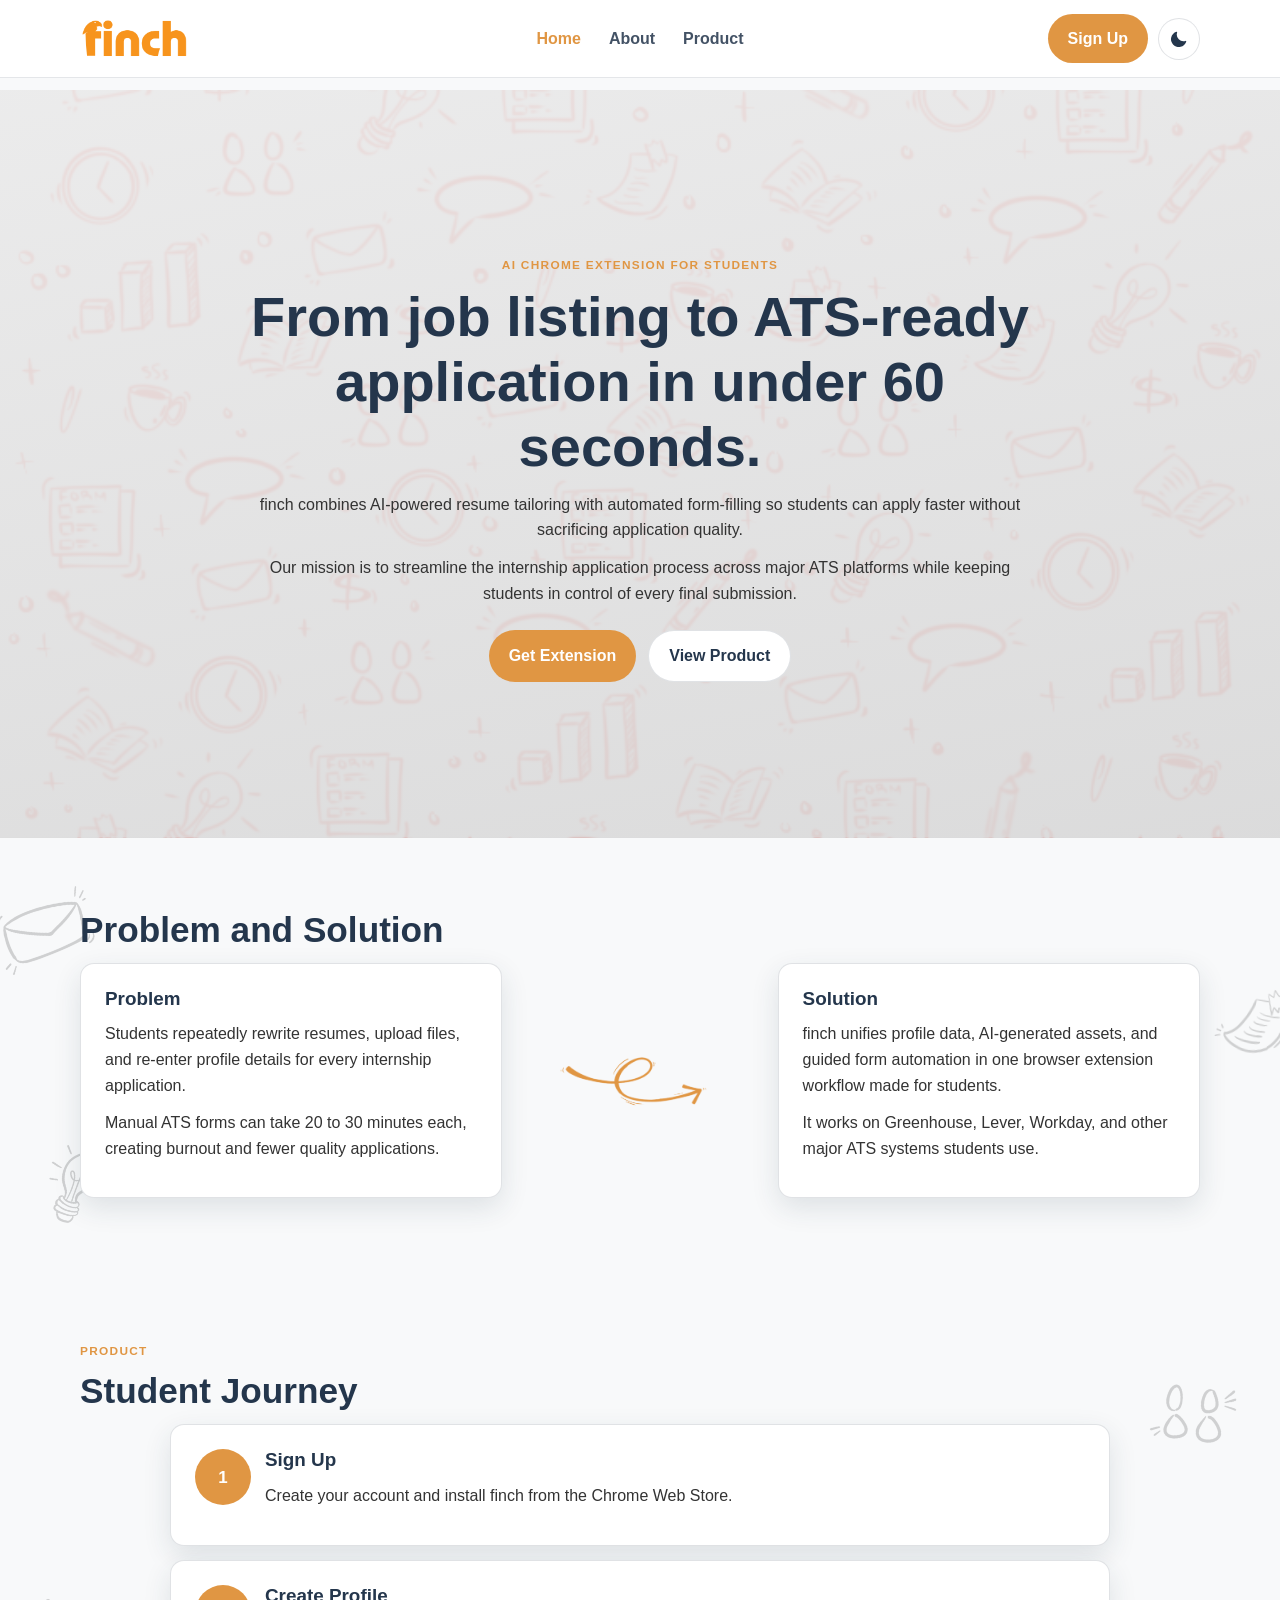
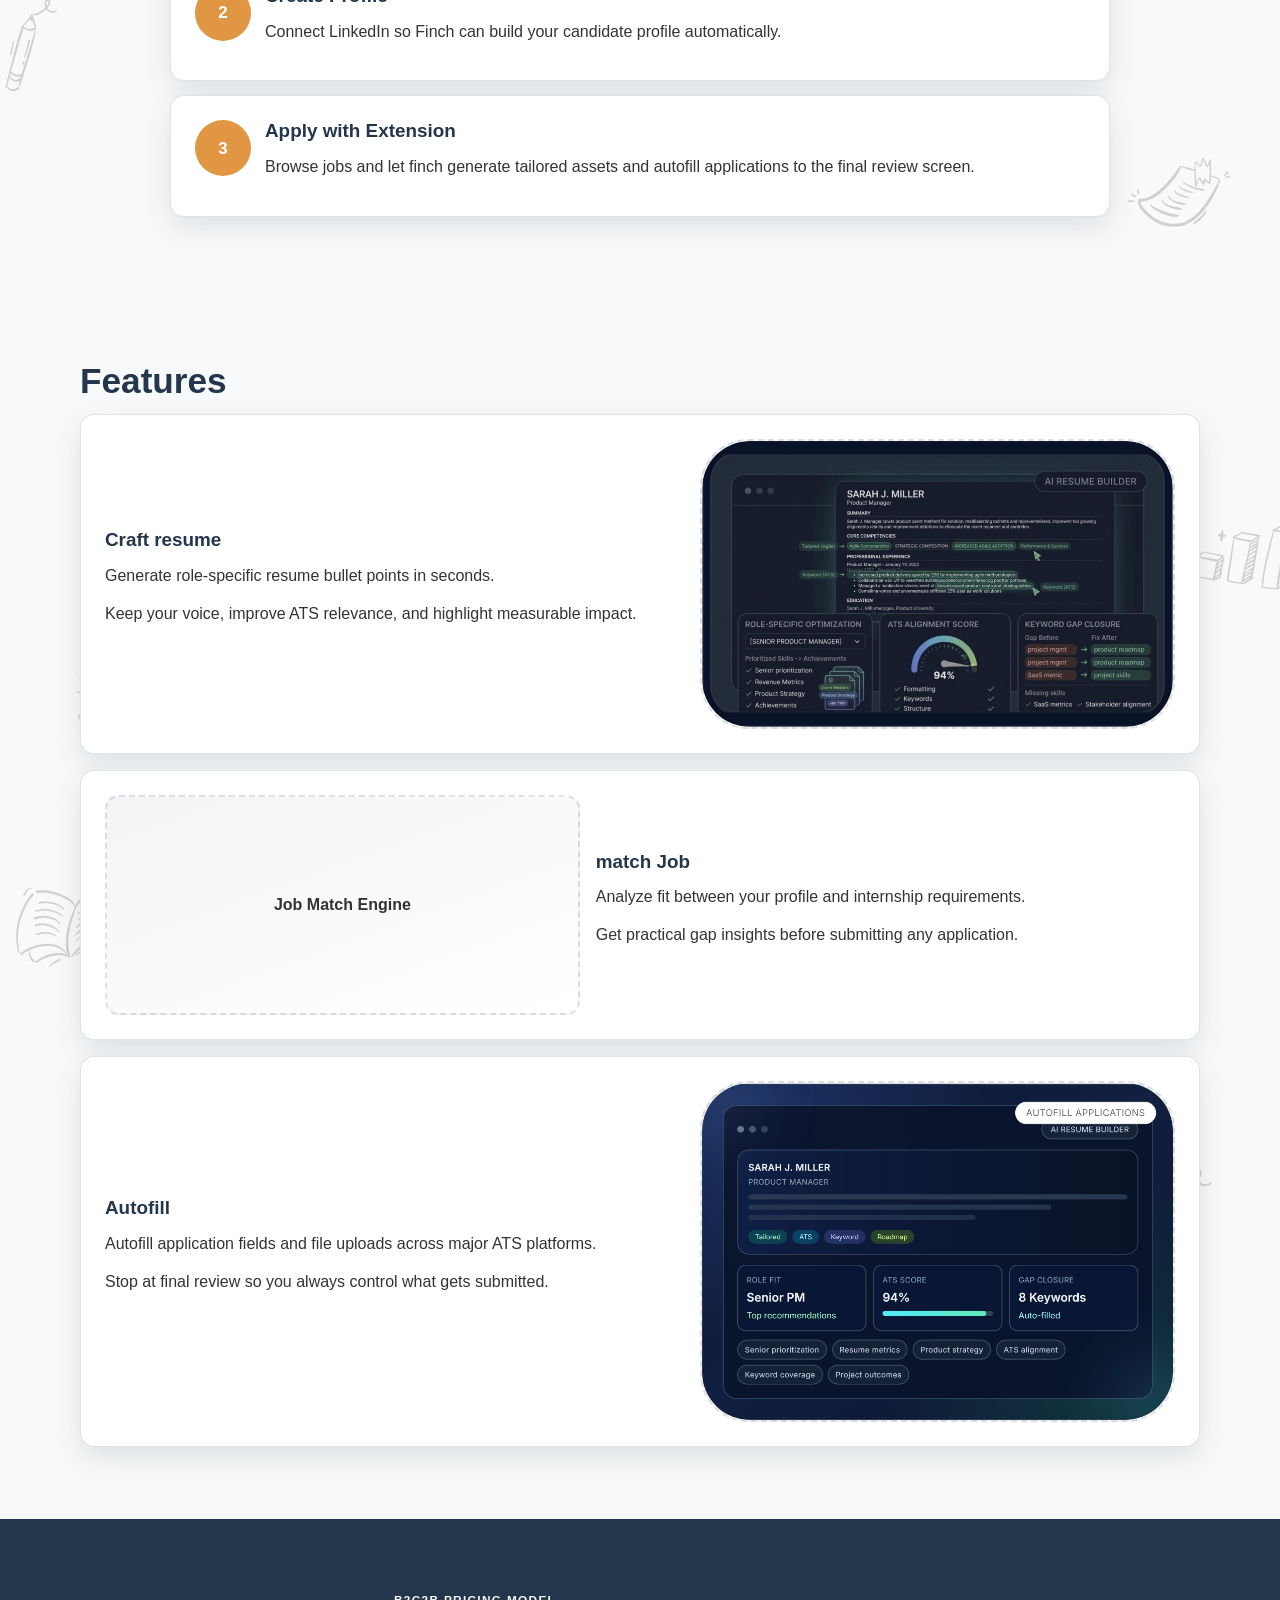
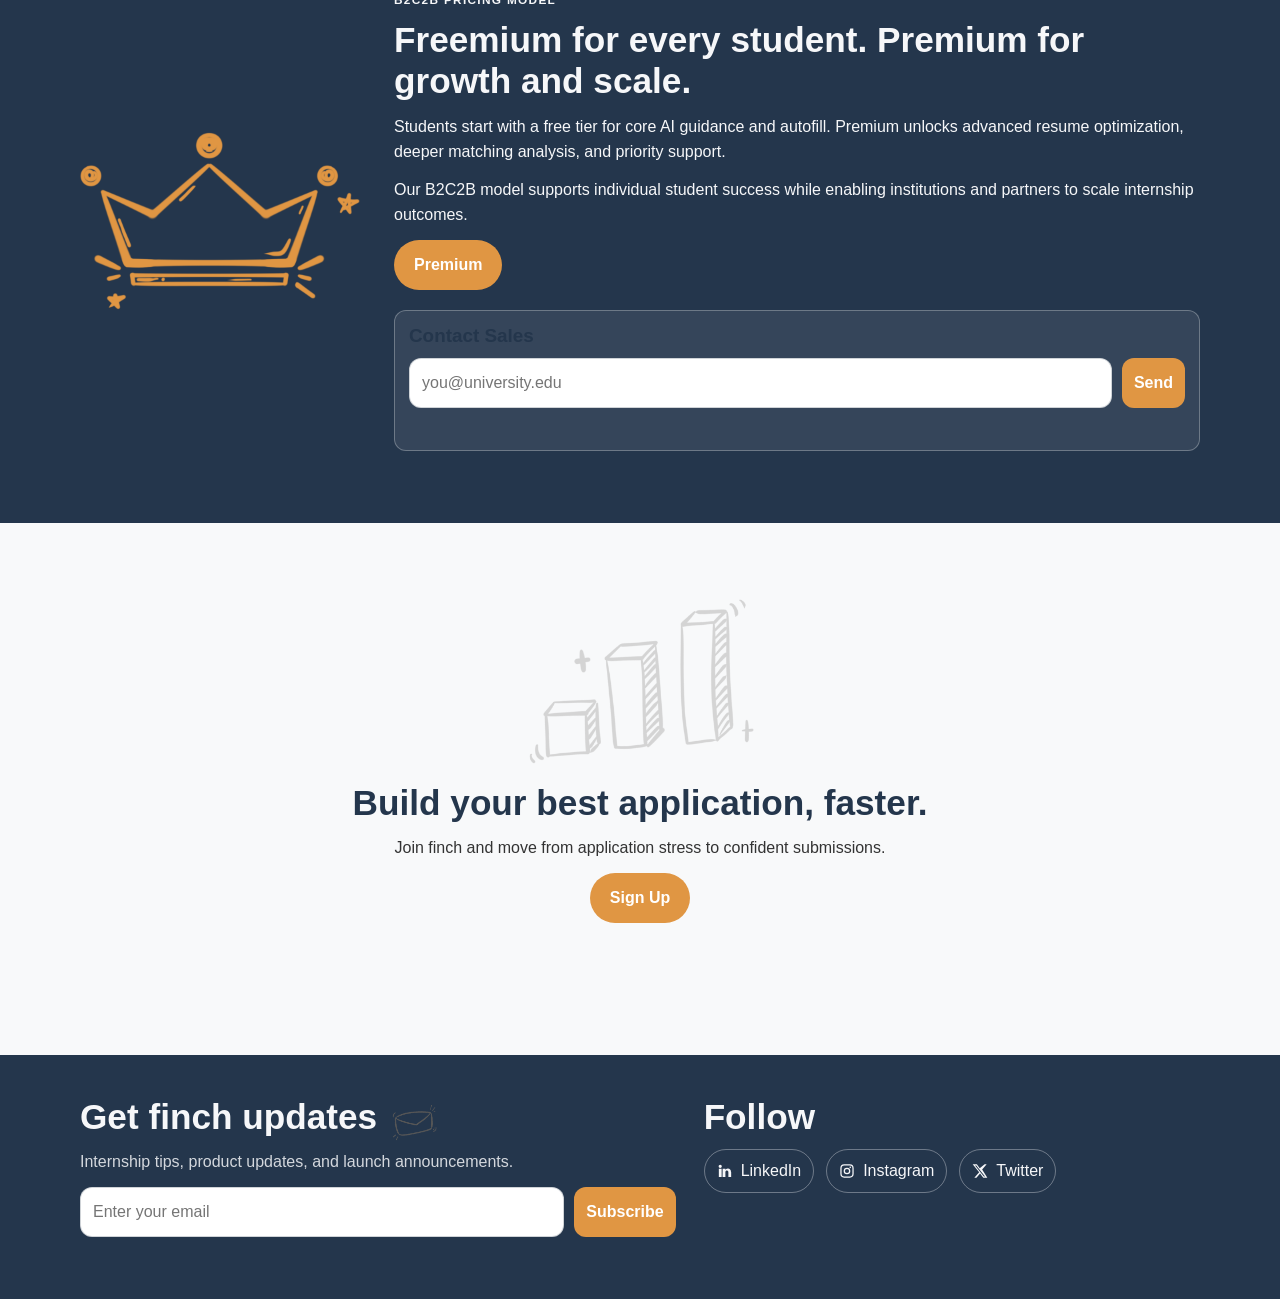
==== commit 3d72f199: "Refactor code structure for improved readability and maintainability" ====
--- a/index.html
+++ b/index.html
@@ -174,8 +174,8 @@
                 <p>Generate role-specific resume bullet points in seconds.</p>
                 <p>Keep your voice, improve ATS relevance, and highlight measurable impact.</p>
               </div>
-              <div class="feature-visual" role="img" aria-label="Resume creation interface placeholder">
-                Resume Builder
+              <div class="feature-visual feature-visual-image">
+                <img src="Feature/ResumeBuilder.jpeg" alt="Resume builder preview" />
               </div>
             </article>
 
@@ -196,8 +196,8 @@
                 <p>Autofill application fields and file uploads across major ATS platforms.</p>
                 <p>Stop at final review so you always control what gets submitted.</p>
               </div>
-              <div class="feature-visual" role="img" aria-label="Autofill process graphic placeholder">
-                Autofill Illustration
+              <div class="feature-visual feature-visual-image">
+                <img src="Feature/autofill.jpeg" alt="Autofill feature preview" />
               </div>
             </article>
           </div>
@@ -246,7 +246,7 @@
 
       <section class="section final-cta" aria-labelledby="final-cta-heading">
         <div class="container">
-          <div class="cta-orb" aria-hidden="true"></div>
+          <img class="cta-orb" src="doodle/chart.png" alt="" aria-hidden="true" />
           <h2 id="final-cta-heading">Build your best application, faster.</h2>
           <p>Join finch and move from application stress to confident submissions.</p>
           <a class="btn btn-primary" href="https://chromewebstore.google.com" target="_blank" rel="noopener noreferrer"
--- a/styles.css
+++ b/styles.css
@@ -570,6 +570,20 @@
   place-items: center;
 }
 
+.feature-visual-image {
+  overflow: hidden;
+  padding: 0;
+  border-radius: 48px;
+}
+
+.feature-visual-image img {
+  width: 100%;
+  height: 100%;
+  object-fit: cover;
+  border-radius: inherit;
+  display: block;
+}
+
 .premium {
   background: var(--dark-navy);
   color: var(--text-light);
@@ -660,11 +674,13 @@
 }
 
 .cta-orb {
+  display: block;
   width: min(240px, 58vw);
-  height: min(240px, 58vw);
+  height: auto;
   margin: 0 auto 16px;
-  border: 2px solid var(--card-border);
-  background: radial-gradient(circle at 35% 35%, #ffffff 0, #e0e0e0 66%, #d4d4d4 100%);
+  border: none;
+  border-radius: 0;
+  background: none;
 }
 
 .feature-grid {
@@ -747,6 +763,13 @@
   border: 2px solid rgba(36, 54, 76, 0.3);
   border-radius: 8px;
   background: rgba(224, 150, 67, 0.08);
+  flex-shrink: 0;
+}
+
+.value-circle img {
+  width: 80px;
+  height: 80px;
+  object-fit: contain;
   flex-shrink: 0;
 }
 
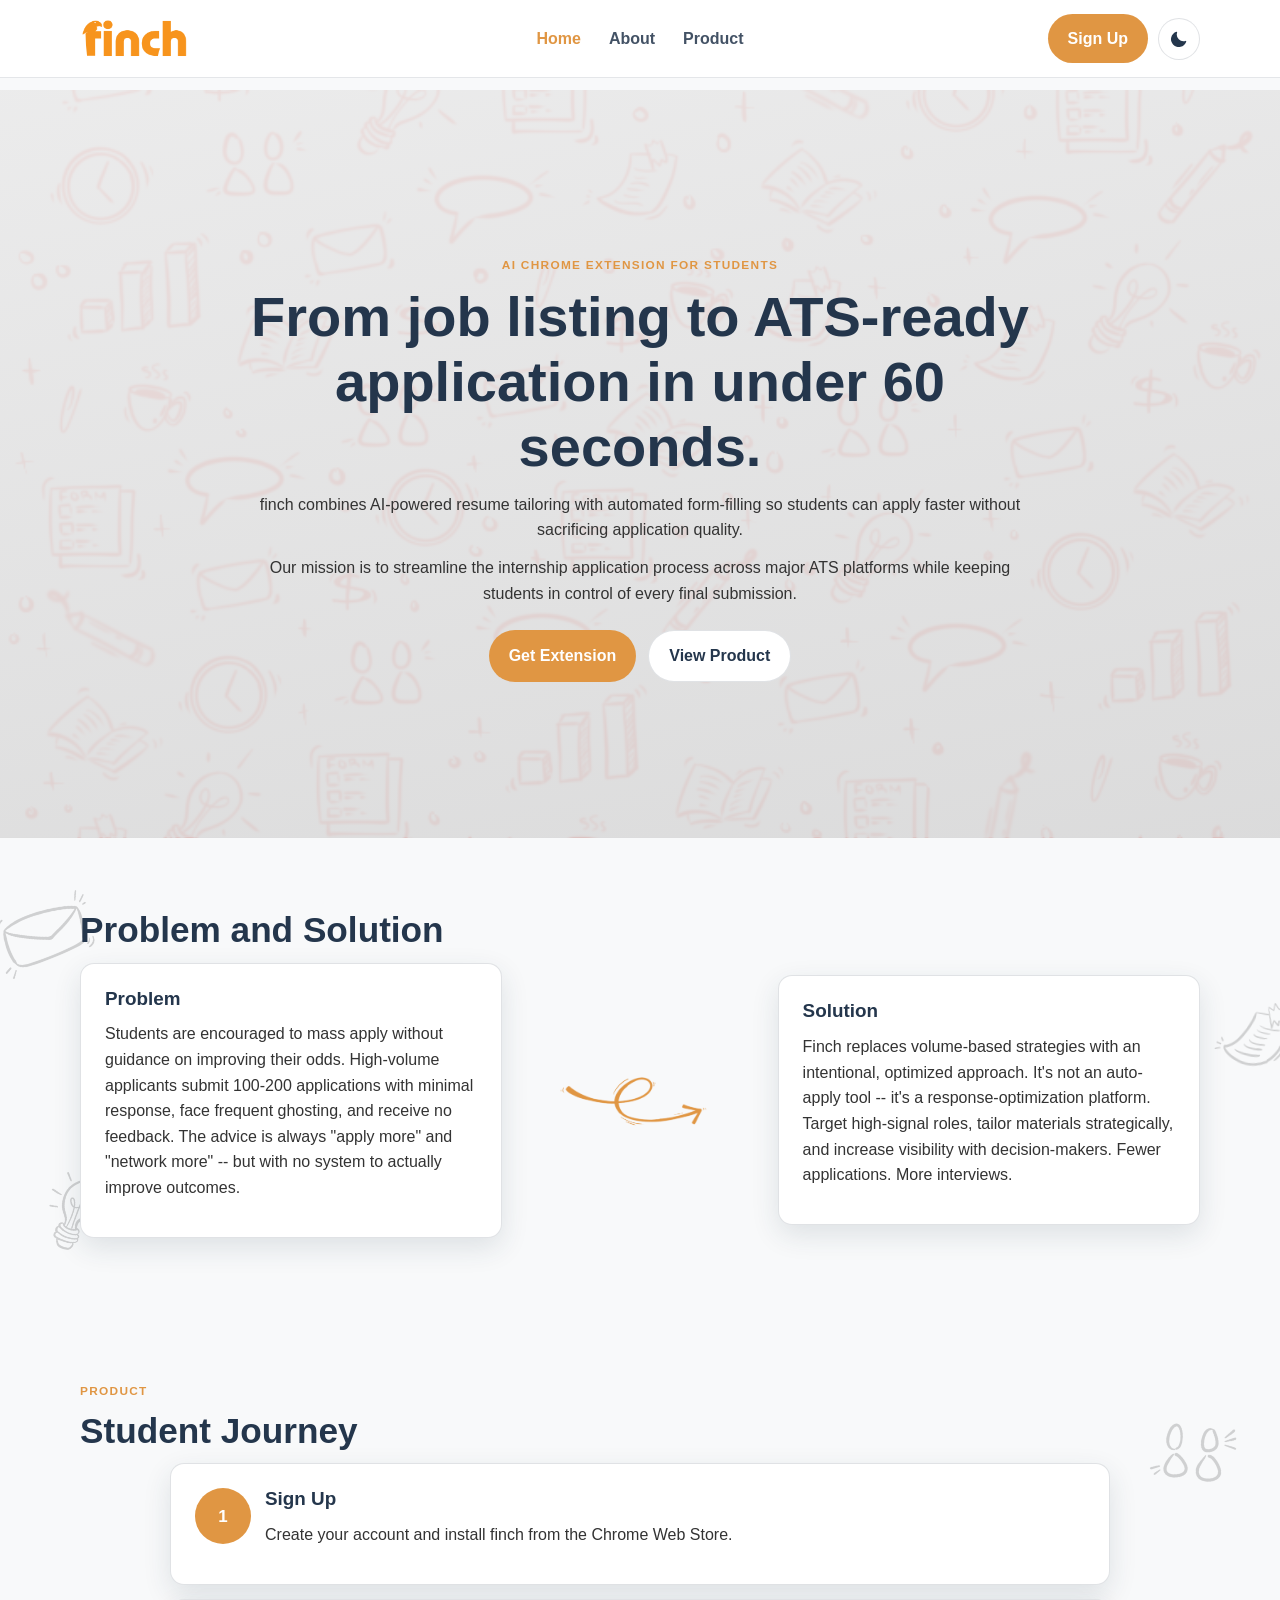
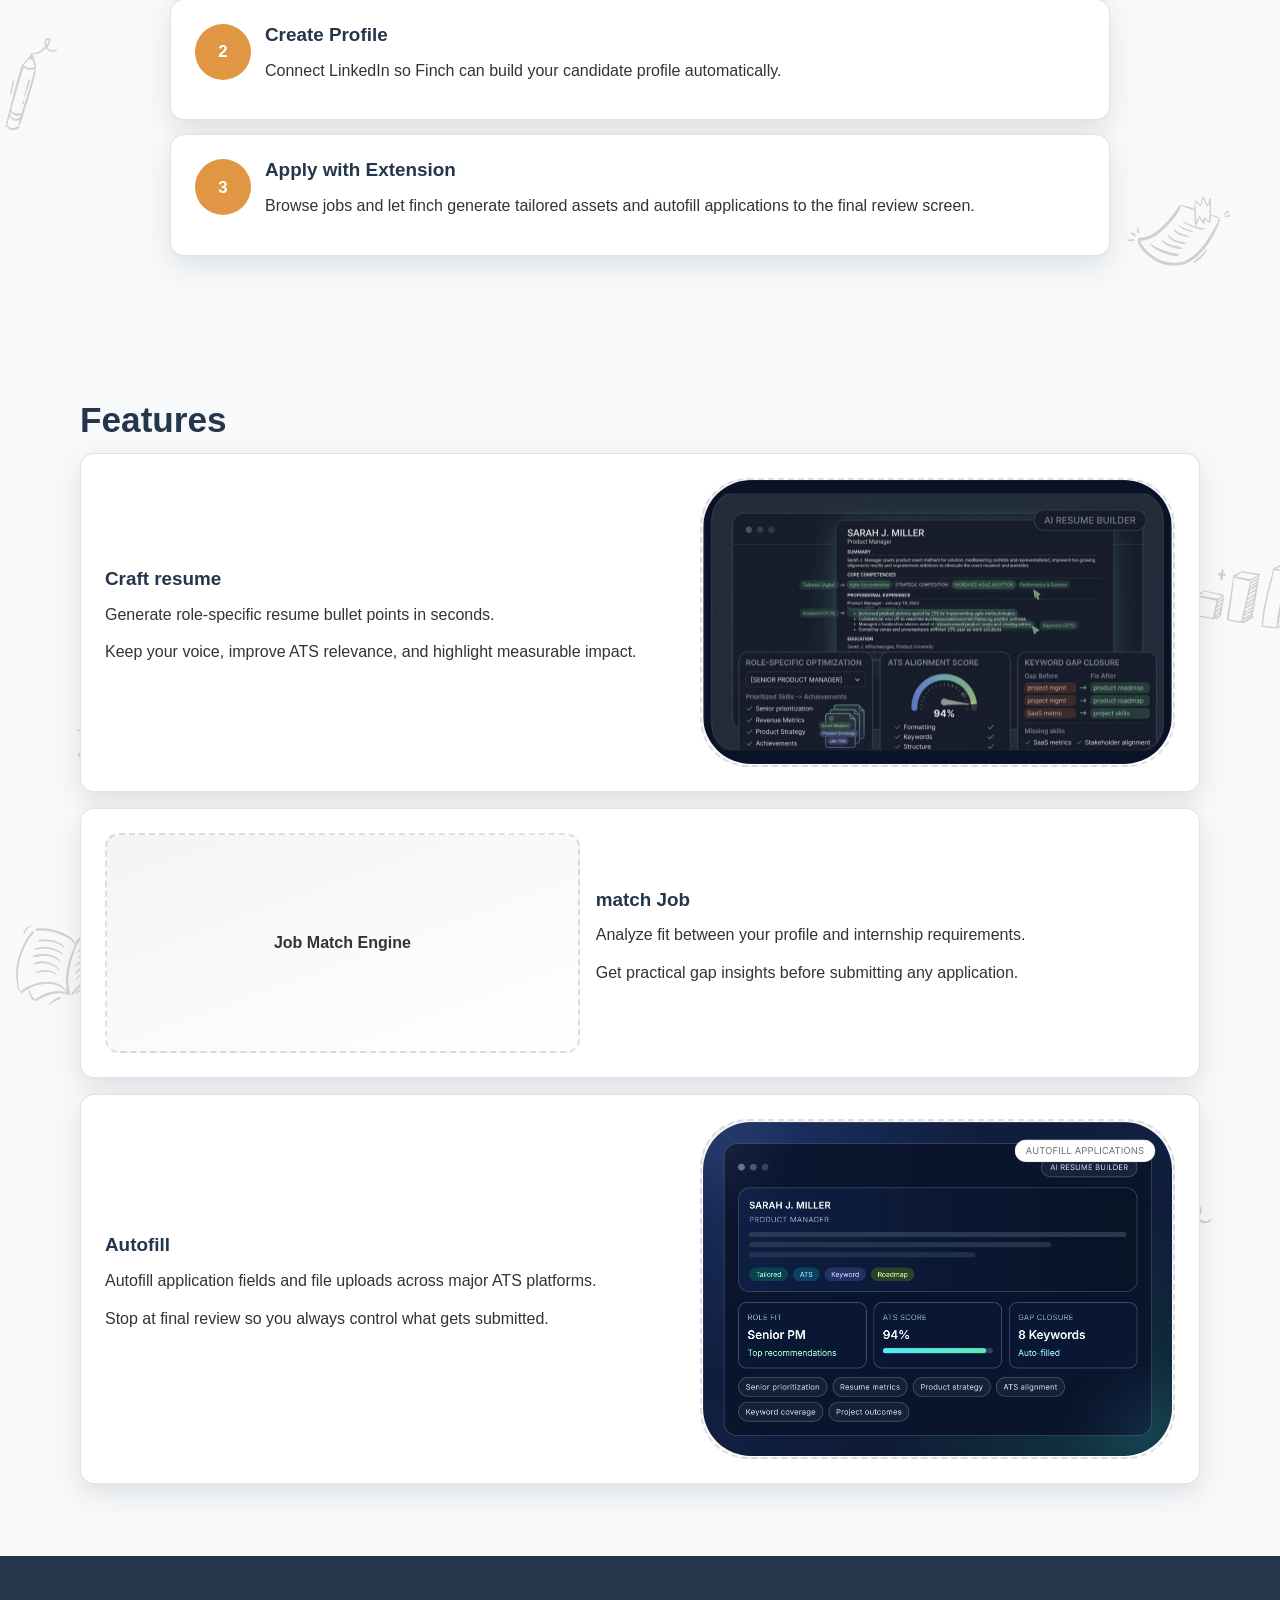
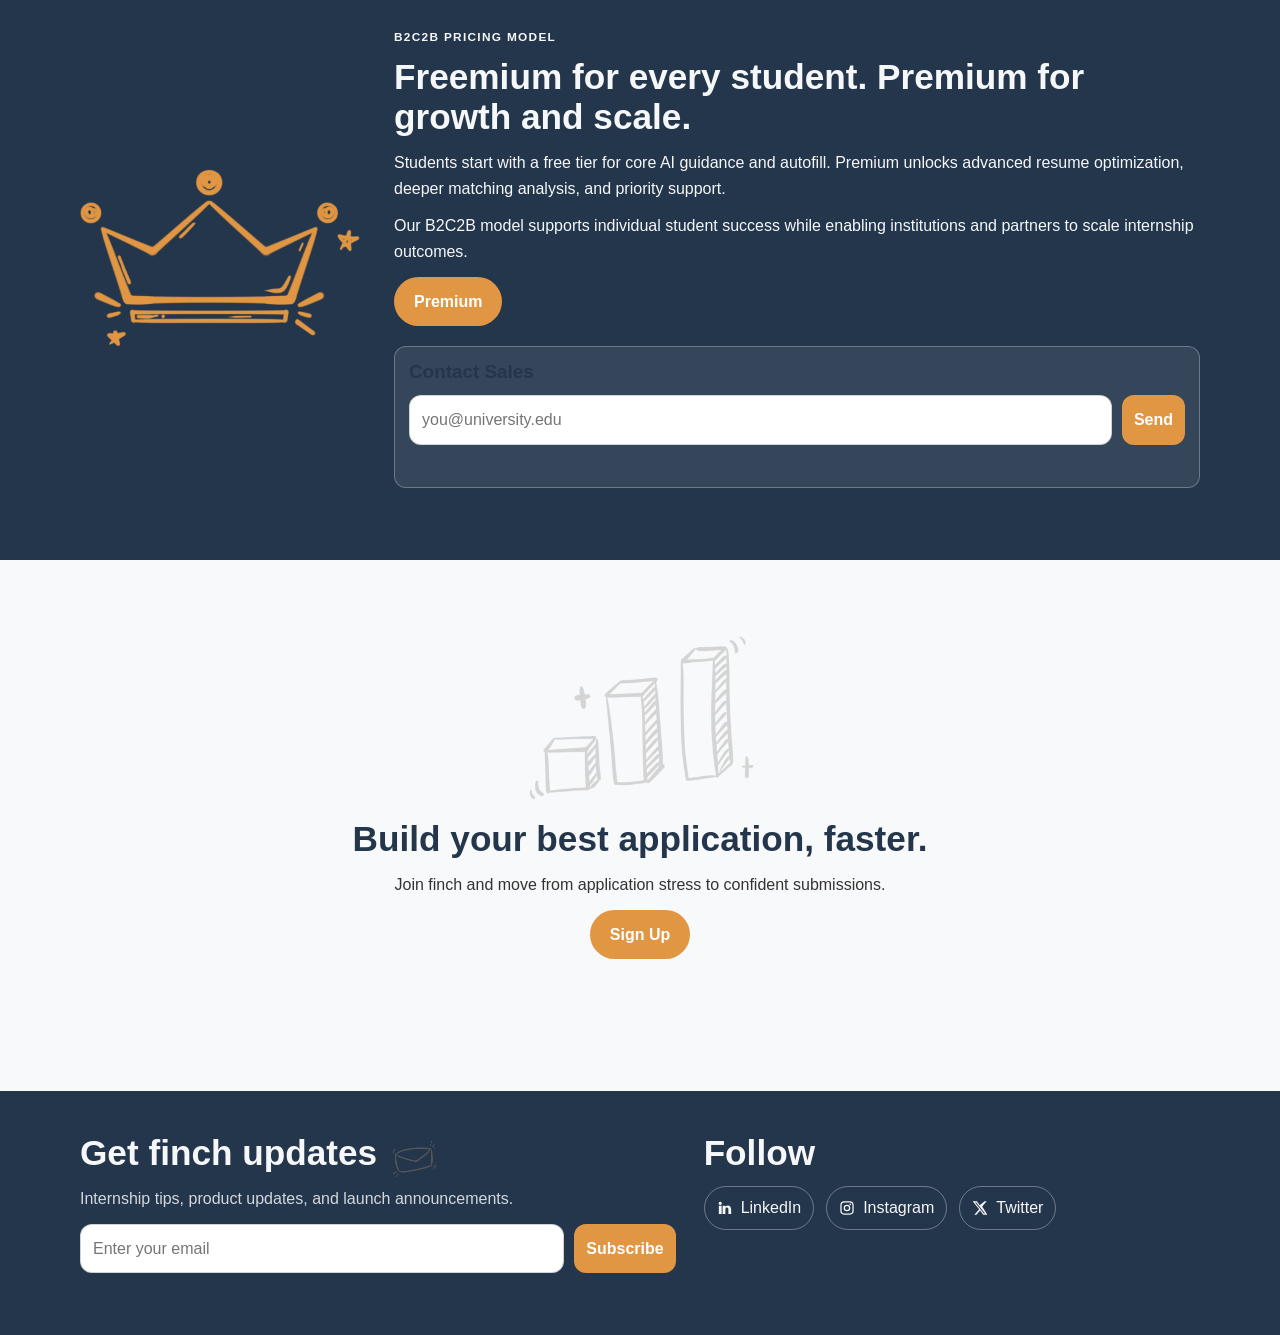
==== commit 2b86ba22: "Revise content for clarity on student application challenges and enhance autofill feature styling" ====
--- a/index.html
+++ b/index.html
@@ -97,12 +97,10 @@
             <article class="panel">
               <h3>Problem</h3>
               <p>
-                Students repeatedly rewrite resumes, upload files, and re-enter profile details for
-                every internship application.
-              </p>
-              <p>
-                Manual ATS forms can take 20 to 30 minutes each, creating burnout and fewer quality
-                applications.
+                Students are encouraged to mass apply without guidance on improving their odds.
+                High-volume applicants submit 100-200 applications with minimal response, face
+                frequent ghosting, and receive no feedback. The advice is always "apply more" and
+                "network more" -- but with no system to actually improve outcomes.
               </p>
             </article>
 
@@ -111,11 +109,10 @@
             <article class="panel">
               <h3>Solution</h3>
               <p>
-                finch unifies profile data, AI-generated assets, and guided form automation in one
-                browser extension workflow made for students.
-              </p>
-              <p>
-                It works on Greenhouse, Lever, Workday, and other major ATS systems students use.
+                Finch replaces volume-based strategies with an intentional, optimized approach.
+                It's not an auto-apply tool -- it's a response-optimization platform. Target
+                high-signal roles, tailor materials strategically, and increase visibility with
+                decision-makers. Fewer applications. More interviews.
               </p>
             </article>
           </div>
@@ -196,7 +193,7 @@
                 <p>Autofill application fields and file uploads across major ATS platforms.</p>
                 <p>Stop at final review so you always control what gets submitted.</p>
               </div>
-              <div class="feature-visual feature-visual-image">
+              <div class="feature-visual feature-visual-image feature-visual-autofill">
                 <img src="Feature/autofill.jpeg" alt="Autofill feature preview" />
               </div>
             </article>
--- a/styles.css
+++ b/styles.css
@@ -577,11 +577,15 @@
 }
 
 .feature-visual-image img {
-  width: 100%;
-  height: 100%;
+  width: 99.6%;
+  height: 99.5%;
   object-fit: cover;
   border-radius: inherit;
   display: block;
+}
+
+.feature-visual-autofill {
+  min-height: 190px;
 }
 
 .premium {
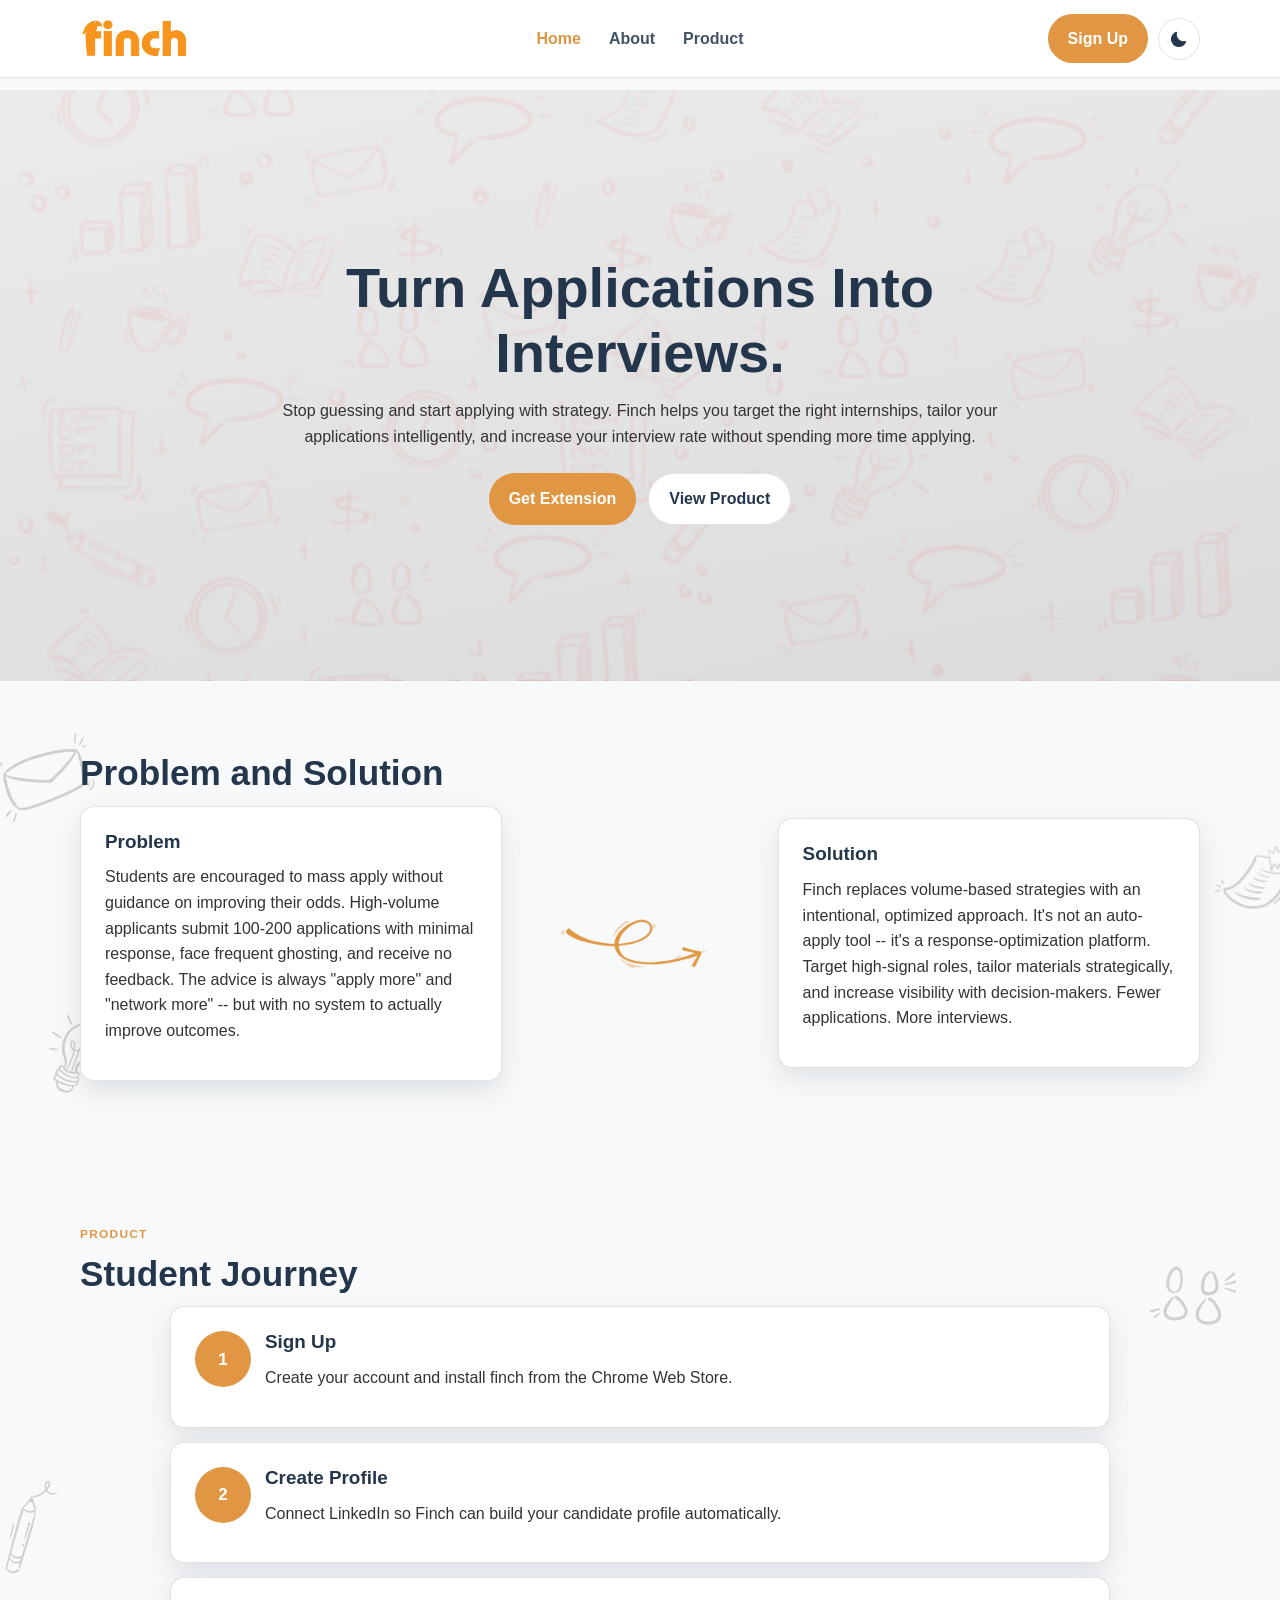
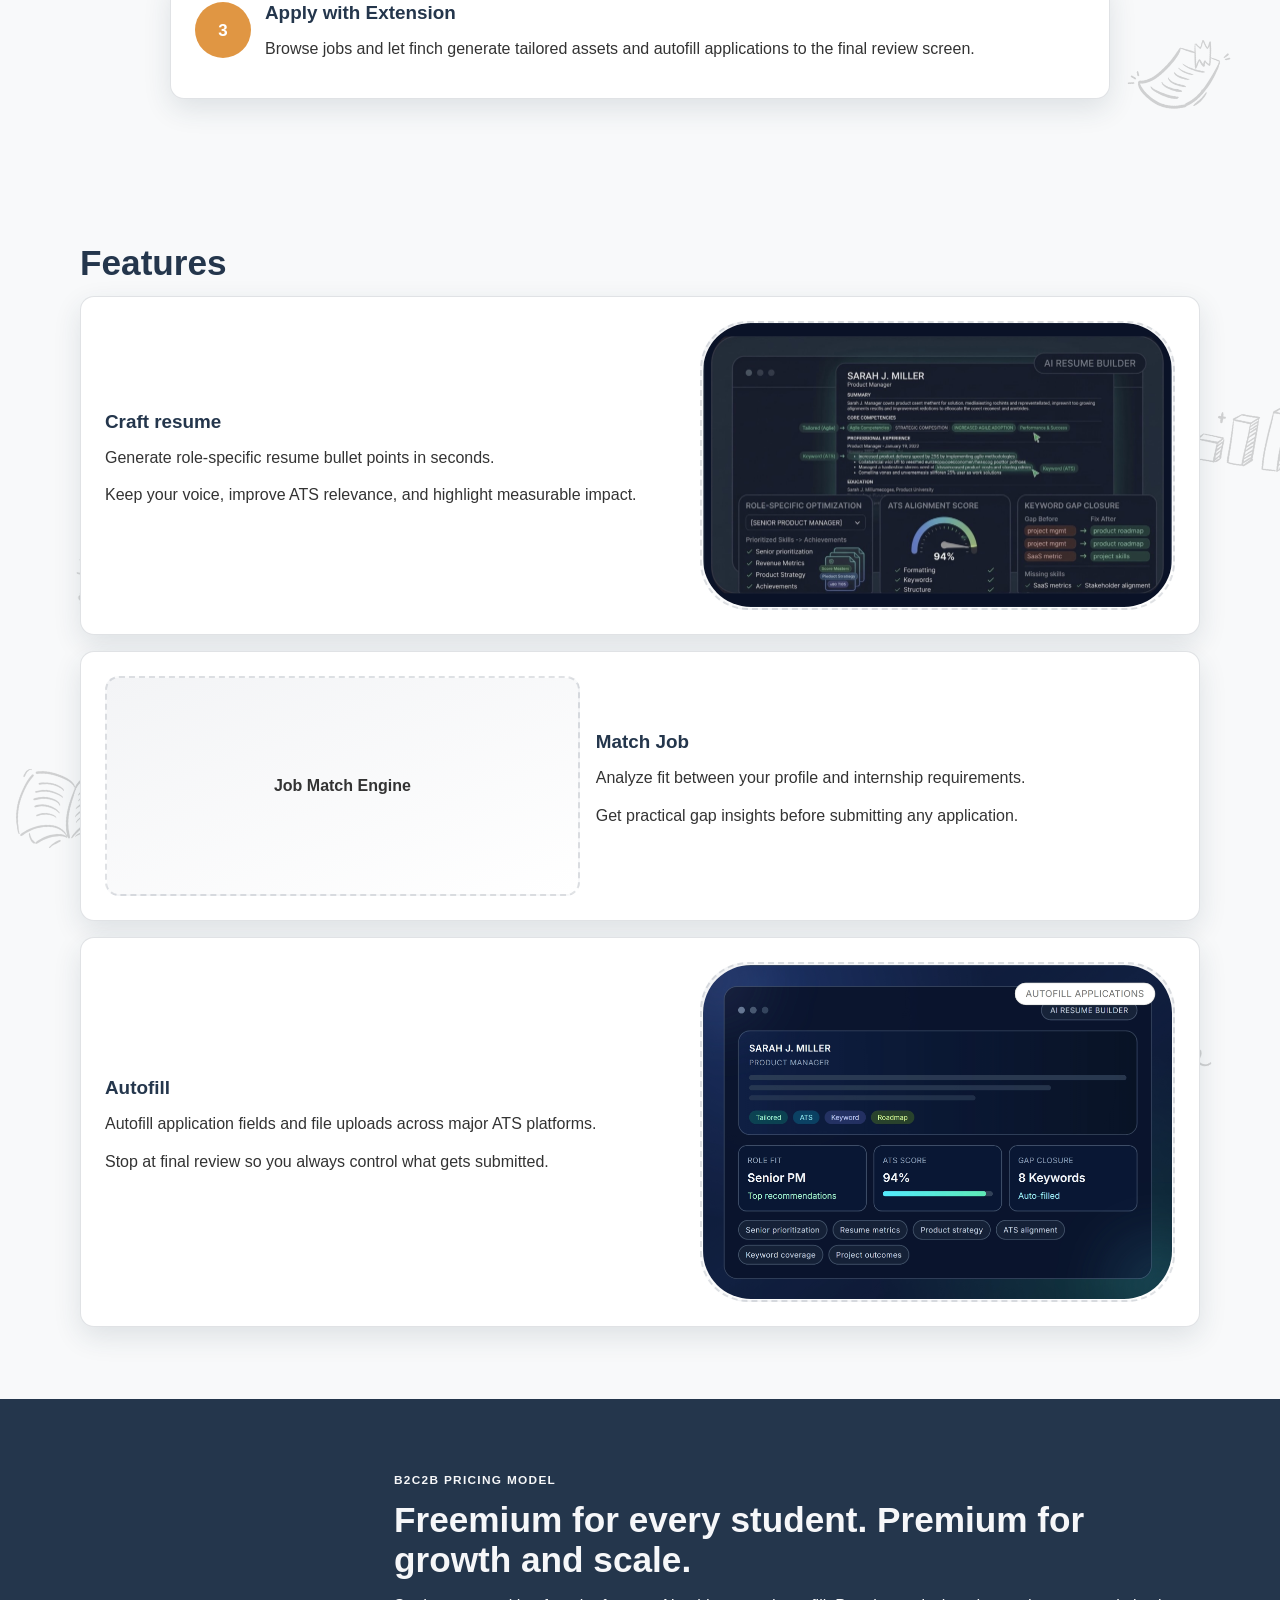
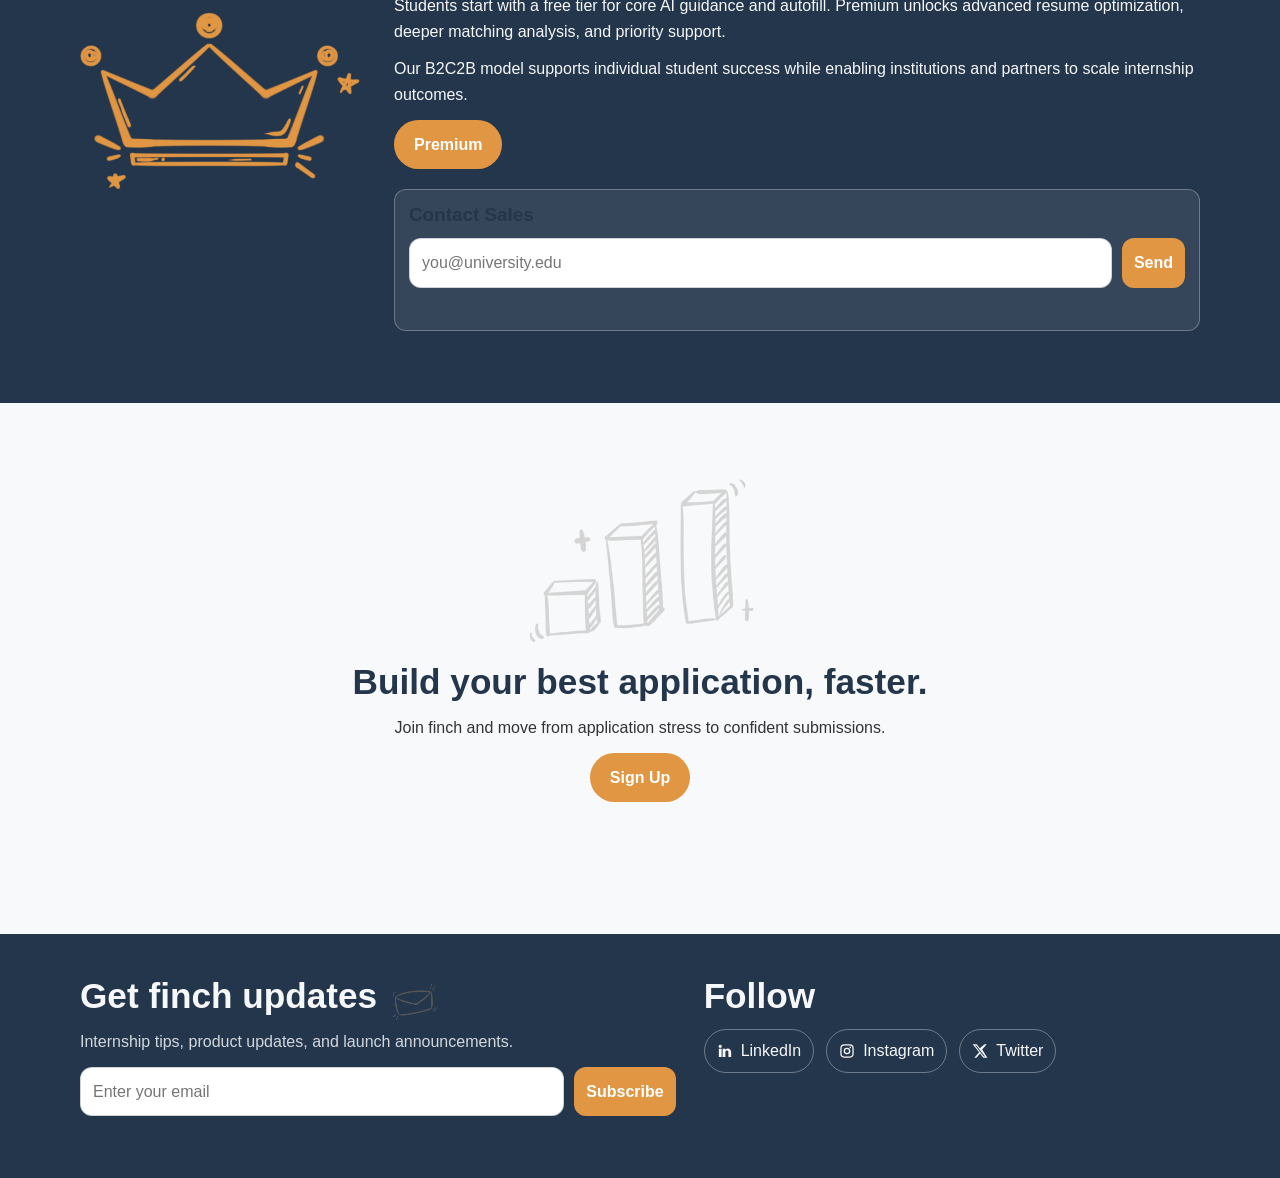
==== commit 7affe82a: "Revise hero section content for clarity and impact, enhancing messaging for student users" ====
--- a/index.html
+++ b/index.html
@@ -68,15 +68,11 @@
       <!-- Hero section based on sketch centerline layout -->
       <section class="hero section">
         <div class="container hero-content">
-          <p class="eyebrow">AI Chrome Extension for Students</p>
-          <h1>From job listing to ATS-ready application in under 60 seconds.</h1>
+          <h1>Turn Applications Into Interviews.</h1>
           <p>
-            finch combines AI-powered resume tailoring with automated form-filling so students can
-            apply faster without sacrificing application quality.
-          </p>
-          <p>
-            Our mission is to streamline the internship application process across major ATS
-            platforms while keeping students in control of every final submission.
+            Stop guessing and start applying with strategy. Finch helps you target the right
+            internships, tailor your applications intelligently, and increase your interview rate
+            without spending more time applying.
           </p>
           <div class="hero-actions">
             <a class="btn btn-primary" href="https://chromewebstore.google.com" target="_blank" rel="noopener noreferrer"
@@ -178,7 +174,7 @@
 
             <article class="panel feature-block">
               <div class="feature-copy">
-                <h3>match Job</h3>
+                <h3>Match Job</h3>
                 <p>Analyze fit between your profile and internship requirements.</p>
                 <p>Get practical gap insights before submitting any application.</p>
               </div>
